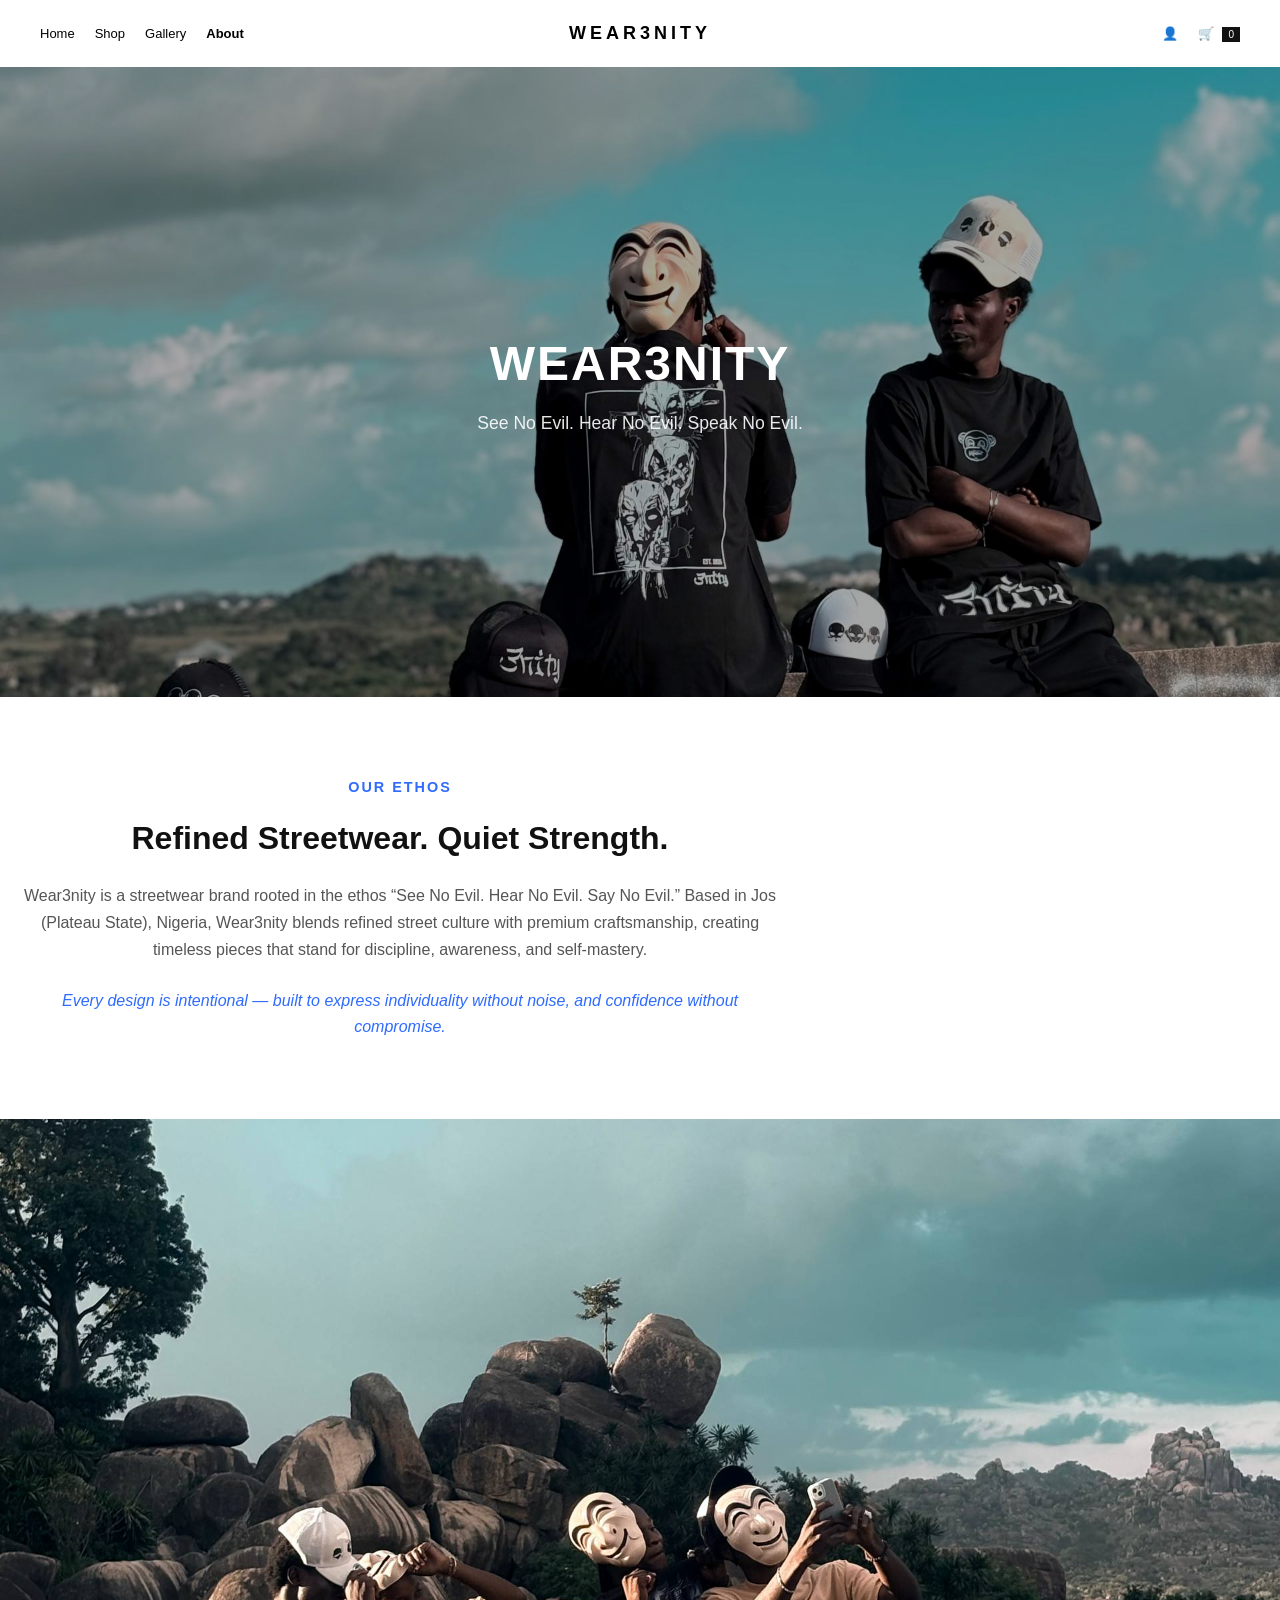
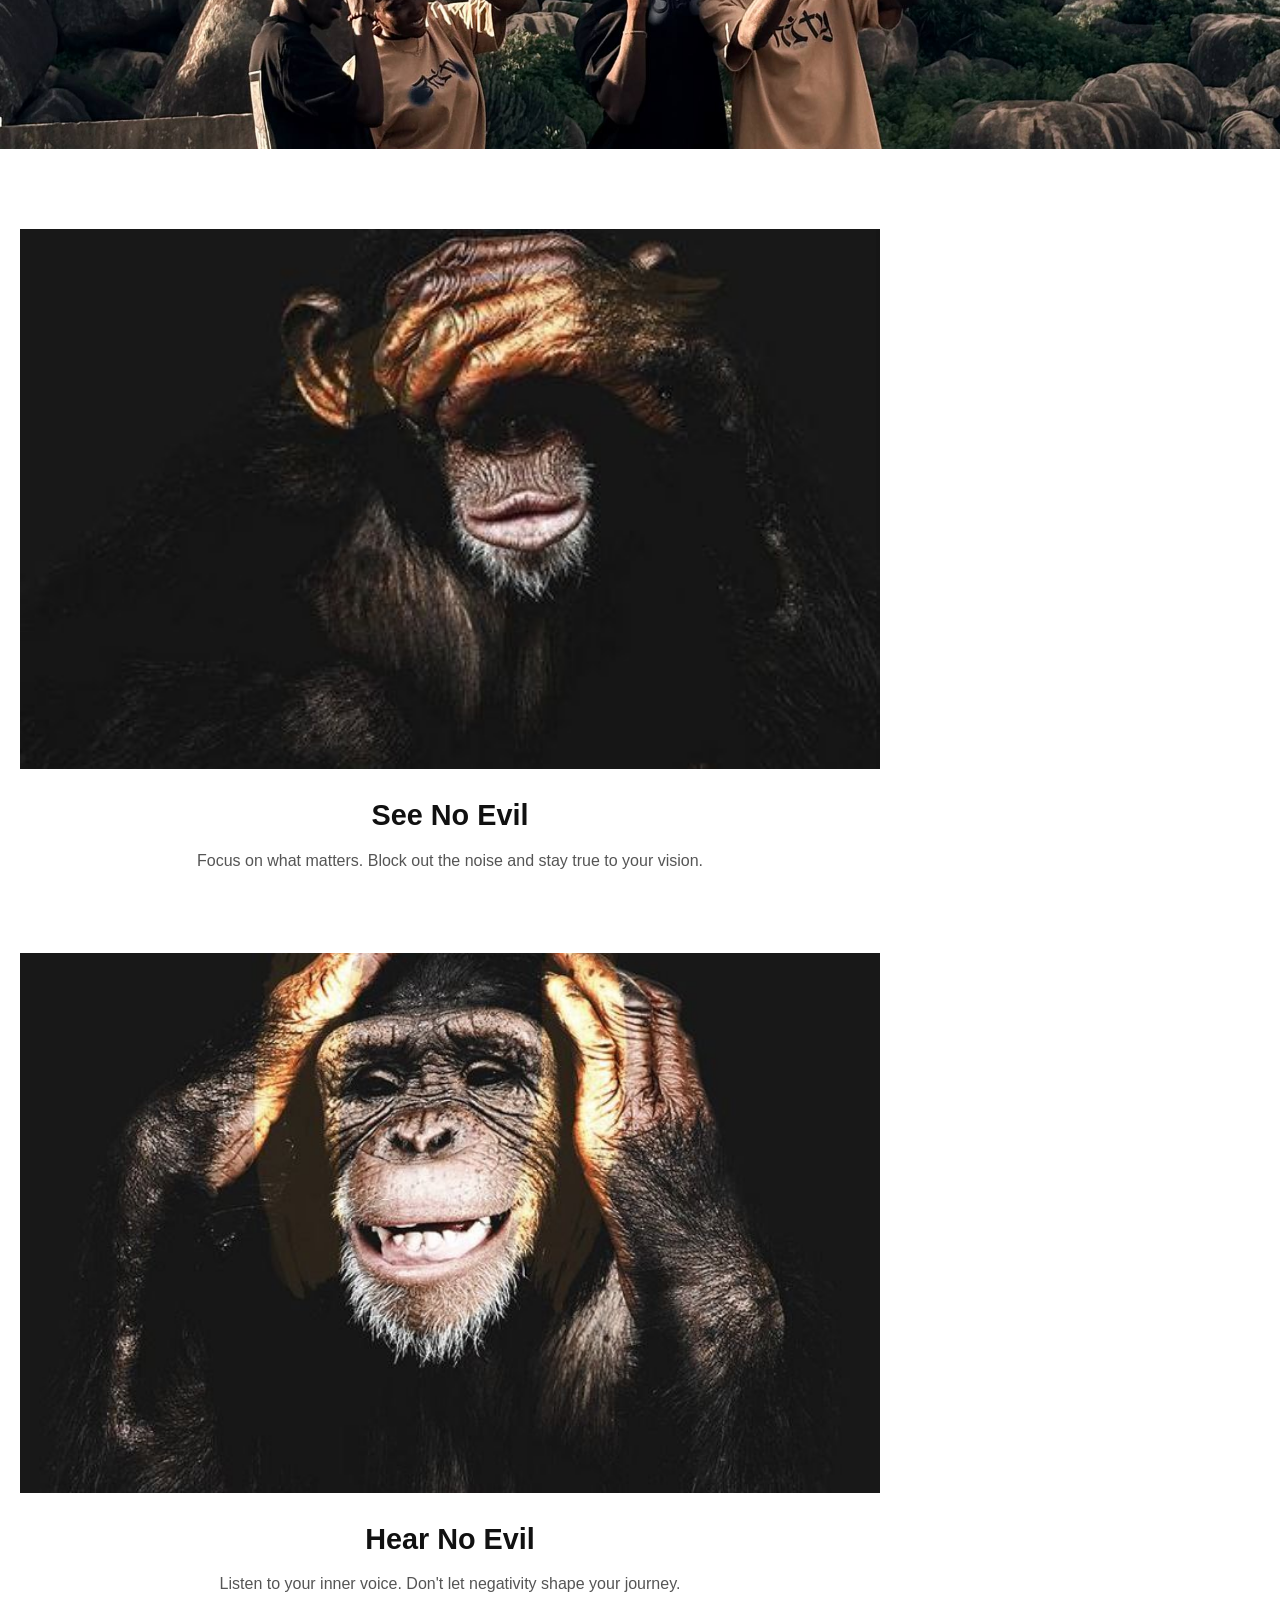
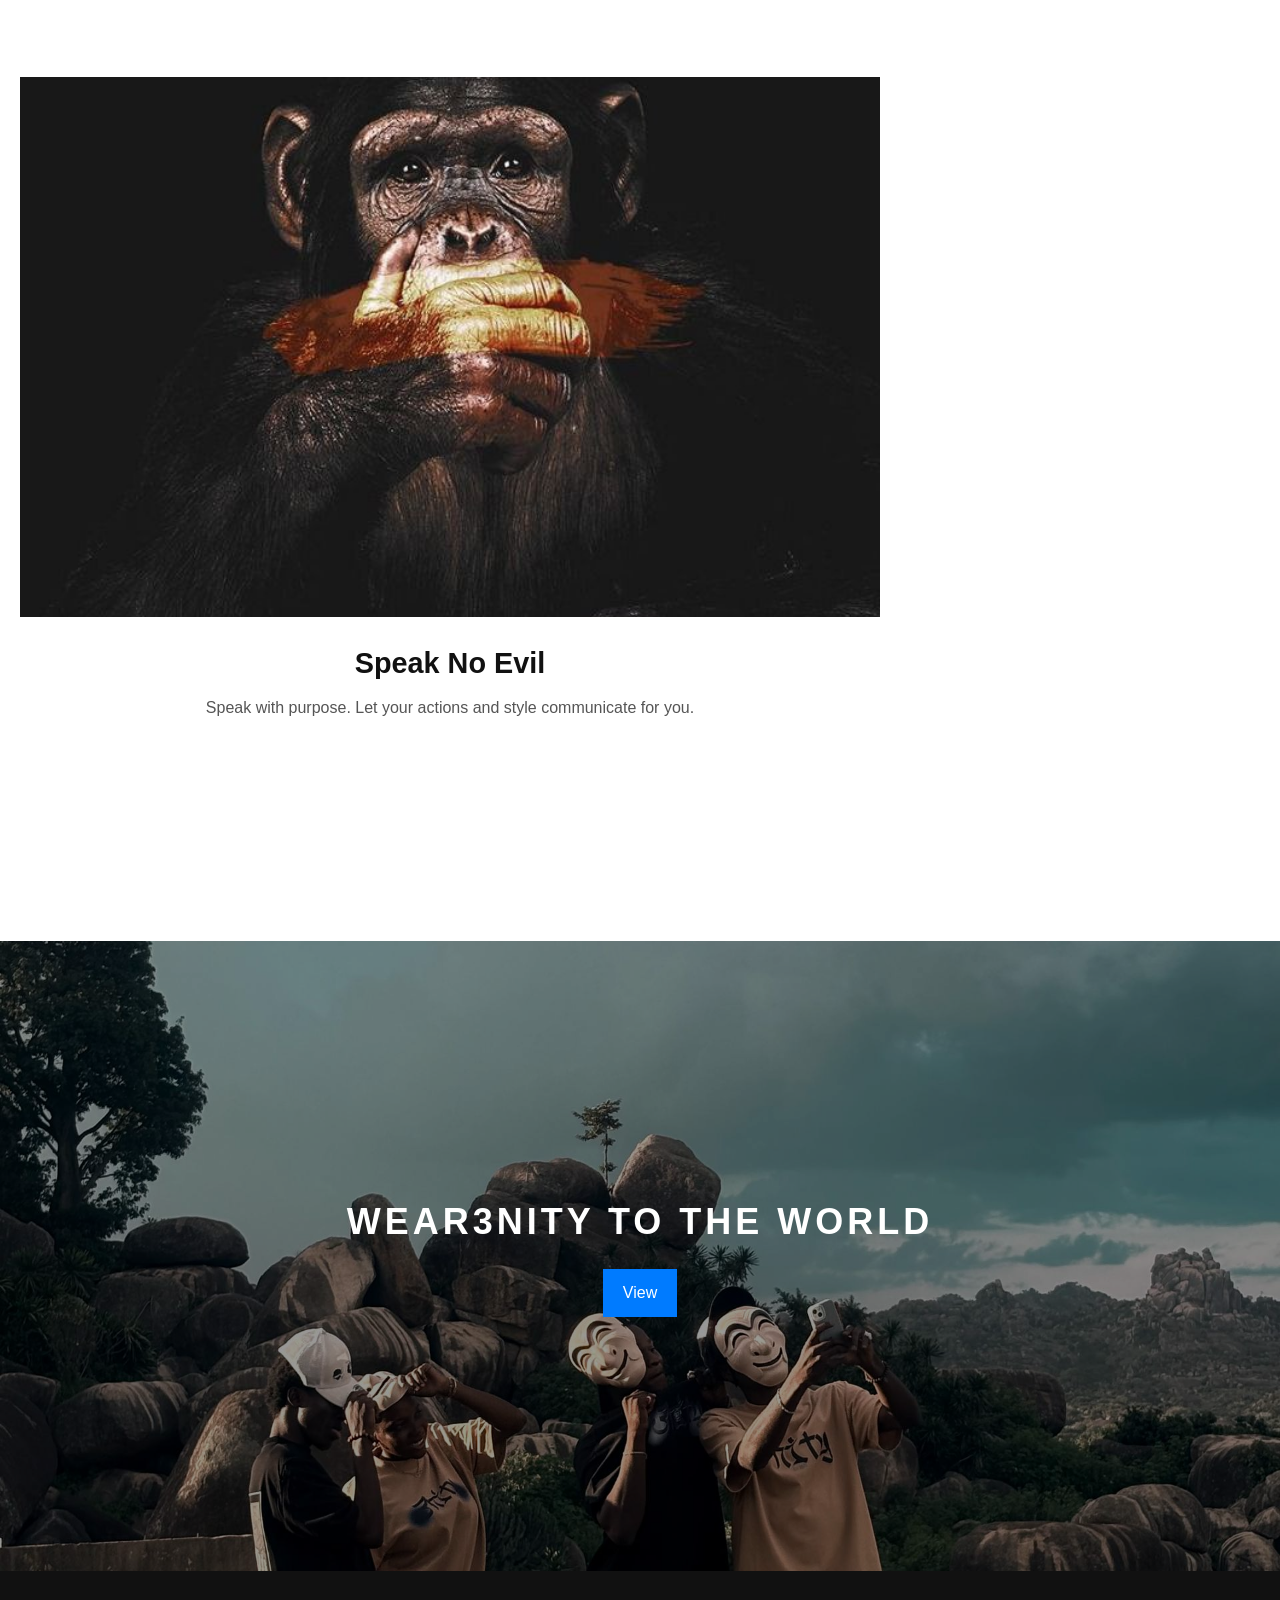
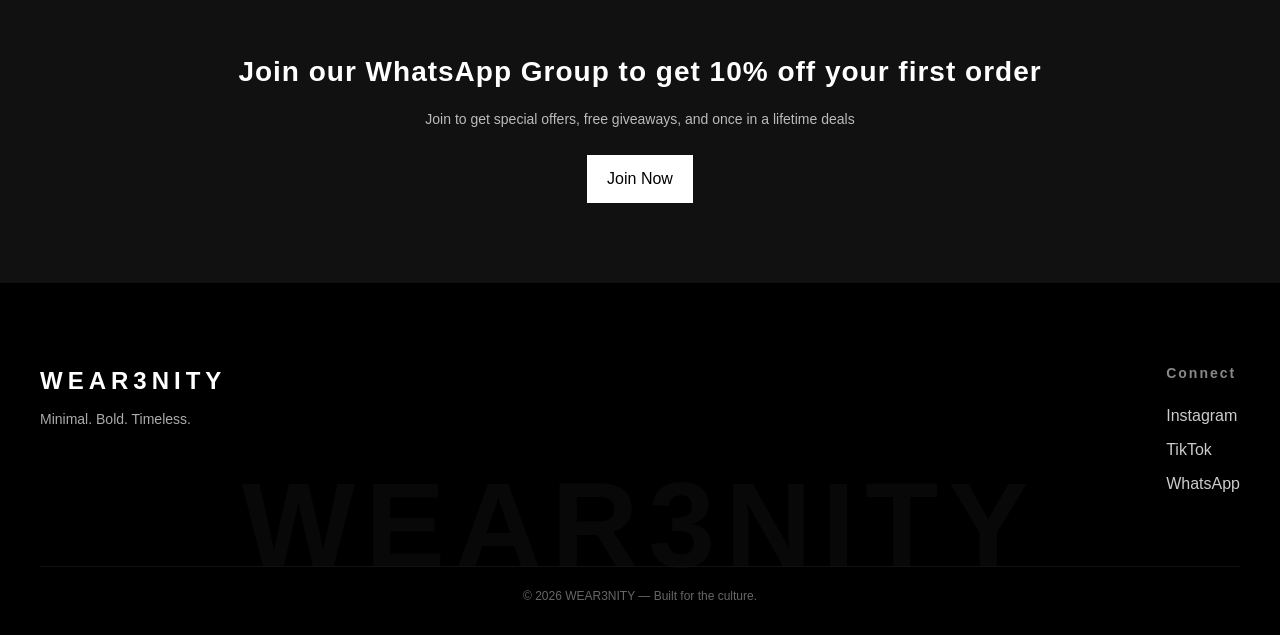
==== about.html @ b49a9727 "Initial commit - WEAR3NITY store" ====
<!DOCTYPE html>
<html lang="en">
<head>
  <meta charset="UTF-8">
  <meta name="viewport" content="width=device-width, initial-scale=1.0">
  <title>About | WEAR3NITY</title>
  <link rel="stylesheet" href="css/styles.css">
</head>
<body>
  <!-- NAVBAR -->
  <header class="navbar light">
  
    <!-- HAMBURGER -->
    <div class="hamburger" onclick="toggleMenu()">☰</div>
  
    <!-- LEFT LINKS -->
    <nav class="nav-left">
        <a href="index.html">Home</a>
      <a href="shop.html">Shop</a>
      <a href="gallery.html">Gallery</a>
      <a href="about.html" class="active">About</a>
    </nav>
  
    <!-- LOGO -->
    <div class="logo">WEAR3NITY</div>
  
    <!-- RIGHT -->
    <nav class="nav-right">
      <a href="profile.html" class="icon">👤</a>
  
      <a href="cart.html" class="icon cart-link">
        🛒 <span id="cart-count">0</span>
      </a>
    </nav>
  
  </header>
  
  <!-- MOBILE MENU -->
  <div id="mobile-menu" class="mobile-menu">
    <div class="menu-header">
      <span class="close-btn" onclick="toggleMenu()">✕</span>
    </div>
  
    <a href="shop.html" onclick="toggleMenu()">Shop</a>
    <a href="gallery.html" onclick="toggleMenu()">Gallery</a>
    <a href="about.html" onclick="toggleMenu()">About</a>
  </div>
  
  <div id="menu-overlay" class="menu-overlay" onclick="toggleMenu()"></div>

<!-- HERO IMAGE -->
<section class="about-hero">
  <img src="assets/images/4.jpg" alt="WEAR3NITY Brand Image">

  <div class="hero-overlay">
    <h1>WEAR3NITY</h1>
    <p>See No Evil. Hear No Evil. Speak No Evil.</p>
  </div>
</section>


<!-- OUR ETHOS -->
<section class="ethos container">

  <h2 class="ethos-title">OUR ETHOS</h2>

  <h3 class="ethos-heading">
    Refined Streetwear. Quiet Strength.
  </h3>

  <p class="ethos-text">
    Wear3nity is a streetwear brand rooted in the ethos “See No Evil. Hear No Evil. Say No Evil.”
    Based in Jos (Plateau State), Nigeria, Wear3nity blends refined street culture with premium craftsmanship,
    creating timeless pieces that stand for discipline, awareness, and self-mastery.
  </p>

  <p class="ethos-highlight">
    Every design is intentional — built to express individuality without noise,
    and confidence without compromise.
  </p>

</section>


<!-- ABOUT IMAGE -->
<section class="about-image">
  <img src="assets/images/12.jpg" alt="WEAR3NITY Lifestyle">
</section>

<!-- ETHOS VISUAL BLOCKS -->
<section class="ethos-blocks container">

  <!-- BLOCK 1 -->
  <div class="ethos-block fade-in">
    <img src="assets/images/see-no-evil.jpg" alt="See No Evil">

    <h3>See No Evil</h3>
    <p>
      Focus on what matters. Block out the noise and stay true to your vision.
    </p>
  </div>

  <!-- BLOCK 2 -->
  <div class="ethos-block fade-in">
    <img src="assets/images/hear-no-evil.jpg" alt="Hear No Evil">

    <h3>Hear No Evil</h3>
    <p>
      Listen to your inner voice. Don't let negativity shape your journey.
    </p>
  </div>

  <!-- BLOCK 3 -->
  <div class="ethos-block fade-in">
    <img src="assets/images/speak-no-evil.jpg" alt="Speak No Evil">

    <h3>Speak No Evil</h3>
    <p>
      Speak with purpose. Let your actions and style communicate for you.
    </p>
  </div>

</section>


<!-- wear3nity to the world  -->
<section class="banner-section fade-in">

  <img src="assets/images/profile.jpg" alt="Wear3nity Banner" class="banner-img" />

  <div class="banner-overlay">
    <h2>WEAR3NITY TO THE WORLD</h2>
    <a href="about.html" class="btn primary">View</a>
  </div>

</section>

<!-- Subscription Section -->
<section class="whatsapp-section fade-in">

  <h2>Join our WhatsApp Group to get 10% off your first order</h2>

  <p>
    Join to get special offers, free giveaways, and once in a lifetime deals
  </p>

  <a href="https://chat.whatsapp.com/G8UYQotjYVEBVZTPSitOhn?mode=ems_wa_t" rel="noopener" target="_blank"
    class="btn primary">
    Join Now
  </a>

</section>

<!-- footer -->
<footer class="footer">

  <div class="footer-content">

    <!-- BRAND -->
    <div class="footer-brand">
      <h2>WEAR3NITY</h2>
      <p>Minimal. Bold. Timeless.</p>
    </div>

    <!-- SOCIALS -->
    <div class="footer-socials">
      <h3>Connect</h3>

      <a href="https://www.instagram.com/wear3nity.ng?igsh=YXQ2YmI0a3N0ZzFs&utm_source=qr" rel="noopener "
        target="_blank" class="social-link">
        Instagram
      </a>

      <a href="https://www.tiktok.com/@wear3nity?_r=1&_t=ZS-93Otk3bDHwy" rel="noopener" target="_blank"
        class="social-link">
        TikTok
      </a>

      <a href="https://wa.me/2347025776737" rel="noopener" target="_blank" class="social-link">
        WhatsApp
      </a>
    </div>

  </div>

  <!-- BIG BACKGROUND TEXT -->
  <div class="footer-bg-text">WEAR3NITY</div>

  <!-- BOTTOM -->
  <div class="footer-bottom">
    <p>© 2026 WEAR3NITY — Built for the culture.</p>
  </div>

</footer>




    <script src="js/ui.js"></script>
</body>
</html>
---- css/styles.css ----
/* =========================
   ROOT VARIABLES
========================= */
:root {
  --black: #111;
  --gray: #777;
  --light-gray: #f5f5f5;
  --white: #ffffff;
}

/* =========================
   RESET
========================= */
* {
  margin: 0;
  padding: 0;
  box-sizing: border-box;
}

body {
  font-family: Helvetica, Arial, sans-serif;
  color: var(--black);
  background: var(--white);
  line-height: 1.5;
}

/* =========================
   NAVBAR
========================= */
.navbar {
  position: absolute;
  top: 0;
  width: 100%;
  z-index: 10;

  display: grid;
  grid-template-columns: 1fr auto 1fr;
  align-items: center;

  padding: 20px 40px;
}

.nav-left,
.nav-right {
  display: flex;
  gap: 20px;
}

.nav-left a,
.icon {
  text-decoration: none;
  color: white;
  font-size: 13px;
}

.logo {
  text-align: center;
  font-weight: bold;
  letter-spacing: 4px;
  font-size: 18px;
  color: white;
}

.nav-right {
  justify-content: flex-end;
}

/* CART BADGE */
#cart-count {
  background: var(--black);
  color: white;
  font-size: 10px;
  padding: 2px 6px;
  margin-left: 5px;
}

/* =========================
   HERO SLIDER
========================= */
.hero {
  position: relative;
  height: 100vh;
  overflow: hidden;
}

.hero-slider {
  position: absolute;
  width: 100%;
  height: 100%;
}

.slide {
  position: absolute;
  width: 100%;
  height: 100%;
  object-fit: cover;
  opacity: 0;
  transition: opacity 1s ease;
}

.slide.active {
  opacity: 1;
}

/* DARK OVERLAY */
.hero::after {
  content: "";
  position: absolute;
  inset: 0;
  background: rgba(0, 0, 0, 0.4);
}

/* =========================
   BUTTONS
========================= */
.btn {
  padding: 12px 20px;
  border: 1px solid var(--black);
  background: none;
  cursor: pointer;
  text-decoration: none;
  display: inline-block;
  transition: 0.3s ease;
}

.btn.primary {
  background: var(--black);
  color: var(--white);
}

.btn.primary:hover {
  background: #222;
}

.btn:hover {
  transform: scale(1.05);
}

.btn.small {
  flex: 1;
  padding: 10px;
  font-size: 12px;
}

/* =========================
   LAYOUT
========================= */
.container {
  padding: 60px 40px;
}

.section-title {
  font-size: 22px;
  margin-bottom: 10px;
  letter-spacing: 2px;
}

.grid {
  display: grid;
  grid-template-columns: repeat(auto-fit, minmax(220px, 1fr));
  gap: 30px;
}

/* =========================
   PRODUCT CARD (UPDATED)
========================= */
.card {
  display: flex;
  flex-direction: column;
  gap: 10px;
  transition: transform 0.3s ease;
}

.card:hover {
  transform: translateY(-5px);
}

.card h3 {
  font-size: 14px;
  font-weight: 500;
}

.price {
  font-size: 13px;
  color: var(--gray);
}

/* =========================
   IMAGE (NO CROP VERSION)
========================= */
.image-wrapper {
  width: 100%;
  height: 280px;
  /* fixed clean height */
  background: var(--light-gray);

  display: flex;
  align-items: center;
  justify-content: center;

  position: relative;
  overflow: hidden;
}

/* IMPORTANT CHANGE */
.image-wrapper img {
  max-width: 100%;
  max-height: 100%;
  object-fit: contain;
  /* 🔥 SHOW FULL IMAGE */
}

/* HOVER IMAGE */
.img-hover {
  position: absolute;
  opacity: 0;
  transition: opacity 0.4s ease;
}

.image-wrapper:hover .img-hover {
  opacity: 1;
}

/* =========================
   CARD ACTIONS
========================= */
.card-actions {
  display: flex;
  gap: 8px;
}

/* =========================
   FADE ANIMATION
========================= */
.fade-in {
  opacity: 0;
  transform: translateY(20px);
  transition: 0.6s ease;
}

.fade-in.show {
  opacity: 1;
  transform: translateY(0);
}

/* =========================
   PRODUCT PAGE
========================= */
.thumbs {
  display: flex;
  gap: 10px;
  margin-top: 10px;
}

.thumbs img {
  width: 60px;
  cursor: pointer;
  border: 1px solid #eee;
}

/* =========================
   CART
========================= */
.cart-item {
  border-bottom: 1px solid #eee;
  padding: 20px 0;
}

.cart-item input {
  width: 60px;
  margin: 10px 0;
}

.cart-item button {
  border: 1px solid var(--black);
  background: none;
  padding: 6px 12px;
  cursor: pointer;
}

/* =========================
   LATEST
========================= */
.latest-header {
  margin: 10px 0 30px;
}

/* =========================
   VIDEO SECTION
========================= */
.video-section {
  padding: 60px 40px;
}

/* RESPONSIVE VIDEO */
.video-container {
  position: relative;
  width: 100%;
  max-width: 1200px;
  margin: 0 auto;

  padding-top: 56.25%;
  /* 16:9 ratio */
  overflow: hidden;
}

.video-container iframe {
  position: absolute;
  top: 0;
  left: 0;

  width: 100%;
  height: 100%;
  border: none;
}

/* =========================
   VIDEO SECTION
========================= */
.video-section {
  position: relative;
  height: 100vh;
  overflow: hidden;
}

/* VIDEO WRAPPER */
.video-wrapper {
  position: absolute;
  inset: 0;
  z-index: 1;
}

/* MAKE VIMEO FILL SCREEN PERFECTLY */
.video-wrapper iframe {
  width: 100vw;
  height: 100vh;
  border: none;

  /* FIX CROPPING / FIT */
  position: absolute;
  top: 50%;
  left: 50%;
  transform: translate(-50%, -50%);
}

/* DARK OVERLAY (FOR TEXT VISIBILITY) */
.video-section::after {
  content: "";
  position: absolute;
  inset: 0;
  background: rgba(0, 0, 0, 0.35);
  z-index: 2;
}

/* TEXT ON VIDEO */
.video-overlay {
  position: relative;
  z-index: 3;

  height: 100%;
  display: flex;
  flex-direction: column;
  justify-content: center;
  align-items: center;

  color: white;
  text-align: center;
}

.video-overlay h2 {
  font-size: 40px;
  letter-spacing: 4px;
  margin: 0;
}

.video-overlay p {
  margin-top: 10px;
  color: #ddd;
}

/* not sure if needed */
/* =========================
   PRODUCT CARD (UNIFORM FIX)
========================= */
.card {
  display: flex;
  flex-direction: column;
  justify-content: space-between;

  padding-bottom: 10px;
  transition: transform 0.3s ease;
}

/* IMAGE CONTAINER (KEY FIX) */
.card img {
  width: 100%;
  height: 320px;
  /* 🔥 controls uniform size */
  object-fit: contain;
  /* 🔥 shows FULL image (no crop) */
  background: #f8f8f8;
  /* 🔥 clean background for empty space */
  padding: 10px;
  /* 🔥 breathing space */

  transition: transform 0.3s ease;
}

/* HOVER EFFECT */
.card:hover img {
  transform: scale(1.05);
}

.card:hover {
  transform: translateY(-5px);
}

/* TEXT ALIGNMENT */
.card h3 {
  font-size: 14px;
  margin: 10px 0 5px;
}

.price {
  font-weight: bold;
  font-size: 14px;
  margin-bottom: 8px;
}

/* BUTTON GROUP */
.card-actions {
  display: flex;
  gap: 8px;
}

/* SMALL BUTTON */
.btn.small {
  padding: 8px 10px;
  font-size: 11px;
  flex: 1;
}

/* spacing for shop button and products */
.section-header {
  /* text-align: center; */
  margin-bottom: 50px;
  /* 🔥 increases space before products */
}


/* landscape image  */
/* =========================
   BANNER SECTION
========================= */
.banner-section {
  position: relative;
  width: 100%;
  height: 70vh;
  /* 🔥 landscape feel */
  overflow: hidden;
  margin-top: 60px;
}

/* IMAGE */
.banner-img {
  width: 100%;
  height: 100%;
  object-fit: cover;
  /* fills nicely for landscape */
}

/* DARK OVERLAY */
.banner-section::after {
  content: "";
  position: absolute;
  inset: 0;
  background: rgba(0, 0, 0, 0.4);
}

/* TEXT + BUTTON */
.banner-overlay {
  position: absolute;
  inset: 0;
  z-index: 2;

  display: flex;
  flex-direction: column;
  justify-content: center;
  align-items: center;

  color: white;
  text-align: center;
}

/* TITLE */
.banner-overlay h2 {
  font-size: 36px;
  letter-spacing: 4px;
  margin-bottom: 20px;
}

/* BUTTON HOVER POLISH */
.banner-overlay .btn:hover {
  background: #222;
}

/* =========================
   WHATSAPP SECTION
========================= */
.whatsapp-section {
  text-align: center;
  padding: 80px 20px;
  background: #111;
  color: white;
}

/* TITLE */
.whatsapp-section h2 {
  font-size: 28px;
  letter-spacing: 1px;
  margin-bottom: 15px;
}

/* SUBTEXT */
.whatsapp-section p {
  font-size: 14px;
  color: #bbb;
  max-width: 500px;
  margin: 0 auto 25px;
  line-height: 1.6;
}

/* BUTTON POLISH */
.whatsapp-section .btn {
  border-color: white;
}

.whatsapp-section .btn.primary {
  background: white;
  color: black;
}

.whatsapp-section .btn.primary:hover {
  background: #ddd;
}

/* footer design*/
/* =========================
   FOOTER
========================= */
/* =========================
   FOOTER (PREMIUM)
========================= */
.footer {
  position: relative;
  background: #000;
  color: white;
  padding: 80px 40px 30px;
  overflow: hidden;
}

/* CONTENT */
.footer-content {
  display: flex;
  justify-content: space-between;
  flex-wrap: wrap;
  gap: 50px;
  position: relative;
  z-index: 2;
}

/* BRAND */
.footer-brand h2 {
  font-size: 24px;
  letter-spacing: 5px;
  margin: 0;
}

.footer-brand p {
  margin-top: 10px;
  color: #aaa;
  font-size: 14px;
}

/* SOCIALS */
.footer-socials h3 {
  margin-bottom: 20px;
  letter-spacing: 2px;
  font-size: 14px;
  color: #888;
}

/* SOCIAL LINKS */
.social-link {
  display: block;
  text-decoration: none;
  color: #ccc;
  margin-bottom: 10px;
  font-size: 16px;
  position: relative;
  transition: all 0.3s ease;
}

/* UNDERLINE ANIMATION */
.social-link::after {
  content: "";
  position: absolute;
  left: 0;
  bottom: -3px;
  width: 0%;
  height: 1px;
  background: white;
  transition: width 0.3s ease;
}

/* HOVER EFFECT */
.social-link:hover {
  color: white;
  transform: translateX(8px);
}

.social-link:hover::after {
  width: 100%;
}

/* HUGE BACKGROUND TEXT */
.footer-bg-text {
  position: absolute;
  bottom: 20px;
  left: 50%;
  transform: translateX(-50%);
  font-size: 120px;
  font-weight: bold;
  letter-spacing: 10px;
  color: rgba(255, 255, 255, 0.03);
  /* 🔥 subtle glow */
  white-space: nowrap;
  pointer-events: none;
}

/* BOTTOM LINE */
.footer-bottom {
  border-top: 1px solid #111;
  margin-top: 60px;
  padding-top: 20px;
  text-align: center;
  position: relative;
  z-index: 2;
}

.footer-bottom p {
  font-size: 12px;
  color: #666;
}

/* MObile responsive */
/* =========================
   MOBILE RESPONSIVE
========================= */
@media (max-width: 768px) {

  /* NAVBAR */
  .navbar {
    grid-template-columns: 1fr auto;
    padding: 15px 20px;
  }

  .nav-left {
    display: none;
    /* hide for clean mobile UI */
  }

  .logo {
    font-size: 16px;
    letter-spacing: 2px;
    text-align: left;
  }

  .nav-right {
    gap: 12px;
  }

  /* HERO TEXT */
  .hero {
    height: 90vh;
  }

  /* CONTAINER */
  .container {
    padding: 40px 20px;
  }

  /* SECTION HEADER */
  .section-header {
    margin-bottom: 30px;
  }

  .section-header h2 {
    font-size: 18px;
  }

  /* 🔥 PRODUCT GRID FIX (2 x 4) */
  .grid {
    grid-template-columns: repeat(2, 1fr);
    gap: 20px;
  }

  /* PRODUCT CARD */
  .card img {
    height: 220px;
    /* smaller but still clean */
  }

  .card h3 {
    font-size: 13px;
  }

  .price {
    font-size: 12px;
  }

  /* BUTTONS */
  .btn {
    padding: 10px 14px;
    font-size: 12px;
  }

  .btn.small {
    font-size: 10px;
    padding: 8px;
  }

  /* VIDEO TEXT */
  .video-overlay h2 {
    font-size: 24px;
  }

  .video-overlay p {
    font-size: 12px;
  }

  /* BANNER */
  .banner-section {
    height: 50vh;
  }

  .banner-overlay h2 {
    font-size: 22px;
  }

  /* WHATSAPP SECTION */
  .whatsapp-section {
    padding: 60px 20px;
  }

  .whatsapp-section h2 {
    font-size: 20px;
  }

  .whatsapp-section p {
    font-size: 13px;
  }

  /* FOOTER */
  .footer-content {
    flex-direction: column;
    gap: 30px;
  }

  .footer-bg-text {
    font-size: 60px;
  }
}

/* =========================
   HAMBURGER MENU
========================= */
.hamburger {
  display: none;
  font-size: 22px;
  color: white;
  cursor: pointer;
}

/* MOBILE MENU PANEL */
.mobile-menu {
  position: fixed;
  top: 0;
  left: -100%;
  width: 70%;
  height: 100%;
  background: black;
  color: white;

  display: flex;
  flex-direction: column;
  padding: 80px 20px;
  gap: 20px;

  transition: 0.3s ease;
  z-index: 20;
}

.mobile-menu a {
  color: white;
  text-decoration: none;
  font-size: 18px;
}

/* ACTIVE STATE */
.mobile-menu.active {
  left: 0;
}

/* =========================
   MOBILE FIX
========================= */
@media (max-width: 768px) {

  .hamburger {
    display: block;
  }

  .nav-left {
    display: none;
  }

  .navbar {
    grid-template-columns: auto 1fr auto;
  }

  .logo {
    text-align: center;
  }
}

/* =========================
   MOBILE MENU HEADER
========================= */
.menu-header {
  display: flex;
  justify-content: flex-end;
  margin-bottom: 30px;
}

/* CLOSE BUTTON */
.close-btn {
  font-size: 24px;
  cursor: pointer;
}

/* =========================
   OVERLAY (BACKGROUND)
========================= */
.menu-overlay {
  position: fixed;
  inset: 0;
  background: rgba(0, 0, 0, 0.5);

  opacity: 0;
  visibility: hidden;

  transition: 0.3s ease;
  z-index: 15;
}

/* ACTIVE OVERLAY */
.menu-overlay.active {
  opacity: 1;
  visibility: visible;
}



/* shopping page  */
/* =========================
   SHOP PAGE
========================= */
.page-title {
  font-size: 28px;
  letter-spacing: 3px;
  margin-bottom: 20px;
}

/* FILTER BAR */
.filter-bar {
  display: flex;
  gap: 10px;
  flex-wrap: wrap;
}

.filter-bar button {
  border: 1px solid var(--black);
  background: none;
  padding: 8px 16px;
  cursor: pointer;
  font-size: 12px;
  transition: 0.3s ease;
}

.filter-bar button.active,
.filter-bar button:hover {
  background: var(--black);
  color: white;
}

/* shop nav bar  */
/* =========================
   LIGHT NAVBAR (SHOP PAGE)
========================= */
.navbar.light {
  position: relative;
  background: white;
}

.navbar.light .nav-left a,
.navbar.light .icon,
.navbar.light .logo {
  color: black;
}

/* Gallery Page */
/* =========================
   GALLERY PAGE
========================= */
/* =========================
   GALLERY GRID
========================= */
.gallery-grid {
  display: grid;
  grid-template-columns: repeat(auto-fit, minmax(250px, 1fr));
  gap: 25px;
}

/* =========================
   GALLERY ITEM (FIXED)
========================= */
.gallery-item {
  width: 100%;
  height: 300px;
  /* 🔥 uniform height */
  background: #f5f5f5;

  display: flex;
  align-items: center;
  justify-content: center;

  overflow: hidden;
}

/* 🔥 KEY FIX: SHOW FULL IMAGE */
.gallery-item img {
  max-width: 100%;
  max-height: 100%;
  object-fit: contain;
  /* 🔥 no cropping */

  transition: transform 0.4s ease;
}

/* HOVER EFFECT */
.gallery-item:hover img {
  transform: scale(1.05);
}

/* =========================
   LIGHTBOX (FULLSCREEN VIEW)
========================= */
.lightbox {
  position: fixed;
  inset: 0;
  background: rgba(0, 0, 0, 0.9);

  display: flex;
  align-items: center;
  justify-content: center;

  opacity: 0;
  visibility: hidden;

  transition: opacity 0.3s ease;
  z-index: 9999;
}

/* ACTIVE STATE */
.lightbox.active {
  opacity: 1;
  visibility: visible;
}

/* IMAGE */
.lightbox img {
  max-width: 90%;
  max-height: 90%;
  object-fit: contain;

  border-radius: 6px;
  background: #fff;
  padding: 10px;

  transform: scale(0.9);
  transition: transform 0.3s ease;
}

/* SMOOTH ZOOM-IN */
.lightbox.active img {
  transform: scale(1);
}

/* OPTIONAL CLOSE BUTTON */
.lightbox::after {
  content: "✕";
  position: absolute;
  top: 20px;
  right: 30px;

  font-size: 28px;
  color: white;
  cursor: pointer;

  opacity: 0.7;
  transition: 0.3s;
}

.lightbox::after:hover {
  opacity: 1;
}

/* page awareness */
.nav-left a.active {
  font-weight: bold;
  opacity: 1;
}

/* =========================
   ABOUT HERO IMAGE
========================= */
.about-hero {
  position: relative;
  width: 100%;
  height: 70vh;
  overflow: hidden;
}

.about-hero img {
  width: 100%;
  height: 100%;
  object-fit: cover;
}

/* OVERLAY */
.hero-overlay {
  position: absolute;
  inset: 0;
  background: rgba(0, 0, 0, 0.35);

  display: flex;
  flex-direction: column;
  justify-content: center;
  align-items: center;

  color: #fff;
  text-align: center;
}

.hero-overlay h1 {
  font-size: 3rem;
  letter-spacing: 2px;
}

.hero-overlay p {
  margin-top: 10px;
  font-size: 1.1rem;
  opacity: 0.9;
}

/* end hero overlay */

/* =========================
   ETHOS SECTION
========================= */
.ethos {
  text-align: center;
  padding: 80px 20px;
  max-width: 800px;
}

/* BLUE TITLE */
.ethos-title {
  color: #2f6bff;
  /* your brand blue */
  font-size: 0.9rem;
  letter-spacing: 2px;
  margin-bottom: 15px;
}

/* BOLD STATEMENT */
.ethos-heading {
  font-size: 2rem;
  font-weight: 700;
  margin-bottom: 20px;
}

/* MAIN TEXT */
.ethos-text {
  font-size: 1rem;
  line-height: 1.7;
  color: #555;
  margin-bottom: 25px;
}

/* BLUE ITALIC LINE */
.ethos-highlight {
  color: #2f6bff;
  font-style: italic;
  font-weight: 500;
  line-height: 1.6;
}

/* =========================
   ABOUT IMAGE SECTION
========================= */
.about-image {
  width: 100%;
  height: 70vh;
  overflow: hidden;
}

.about-image img {
  width: 100%;
  height: 100%;
  object-fit: cover;
  /* 🔥 keeps it clean + not stretched */
  display: block;
}

/* =========================
   ETHOS BLOCKS
========================= */
.ethos-blocks {
  padding: 80px 20px;
  max-width: 900px;
}

/* EACH BLOCK */
.ethos-block {
  text-align: center;
  margin-bottom: 80px;
}

/* IMAGE */
.ethos-block img {
  width: 100%;
  height: 60vh;
  object-fit: cover;
  display: block;
  margin-bottom: 25px;
}

/* TITLE */
.ethos-block h3 {
  font-size: 1.8rem;
  font-weight: 600;
  margin-bottom: 10px;
}

/* TEXT */
.ethos-block p {
  font-size: 1rem;
  color: #555;
  max-width: 600px;
  margin: 0 auto;
  line-height: 1.6;
}

/* =========================
   PROFILE PAGE
========================= */
/* =========================
   PROFILE UPGRADE
========================= */

.profile {
  padding: 80px 20px;
}

/* GRID LAYOUT */
.profile-grid {
  display: grid;
  grid-template-columns: 1fr 2fr;
  gap: 40px;
  max-width: 800px;
  margin: 40px auto;
}

/* LEFT SIDE */
.profile-left {
  text-align: center;
}

.avatar {
  width: 120px;
  height: 120px;
  margin: 0 auto 15px;
  border-radius: 50%;
  overflow: hidden;
  border: 2px solid #eee;
}

.avatar img {
  width: 100%;
  height: 100%;
  object-fit: cover;
}

/* RIGHT SIDE */
.profile-right {
  display: flex;
  flex-direction: column;
  gap: 15px;
}

/* FORM */
.form-group {
  display: flex;
  flex-direction: column;
}

.form-group label {
  font-size: 0.8rem;
  margin-bottom: 5px;
  color: #555;
}

.form-group input {
  padding: 10px;
  border: 1px solid #ddd;
  border-radius: 6px;
  outline: none;
}

/* BUTTONS */
.profile-actions {
  margin-top: 10px;
  display: flex;
  gap: 10px;
}

/* MOBILE */
@media (max-width: 768px) {
  .profile-grid {
    grid-template-columns: 1fr;
    text-align: center;
  }

  .profile-actions {
    flex-direction: column;
  }
}

/* =========================
   CART PAGE
========================= */
.cart-page {
  padding: 80px 20px;
}

/* CART ITEMS */
.cart-items {
  margin-top: 30px;
}

/* SINGLE ITEM */
.cart-item {
  display: flex;
  justify-content: space-between;
  align-items: center;
  gap: 20px;

  padding: 20px;
  border-bottom: 1px solid #eee;
}

/* LEFT */
.cart-item h4 {
  margin-bottom: 5px;
}

/* INPUT */
.cart-item input {
  width: 60px;
  padding: 5px;
}

/* BUTTON */
.cart-item button {
  background: none;
  border: none;
  color: red;
  cursor: pointer;
}

/* SUMMARY */
.cart-summary {
  margin-top: 40px;
  text-align: right;
}

.cart-summary h2 {
  margin-bottom: 15px;
}

/* MOBILE */
@media (max-width: 768px) {
  .cart-item {
    flex-direction: column;
    align-items: flex-start;
  }

  .cart-summary {
    text-align: left;
  }
}



/* cart and shii */
/* =========================
   CART PAGE - PREMIUM UI
========================= */

.cart-items {
  display: flex;
  flex-direction: column;
  gap: 20px;
}

.cart-item {
  display: flex;
  gap: 20px;
  padding: 20px;
  border-radius: 16px;
  background: #fff;
  box-shadow: 0 5px 20px rgba(0, 0, 0, 0.05);
  transition: 0.3s ease;
}

.cart-item:hover {
  transform: translateY(-3px);
}

/* IMAGE */
.cart-img {
  width: 110px;
  height: 110px;
  object-fit: cover;
  border-radius: 12px;
}

/* DETAILS */
.cart-details {
  flex: 1;
  display: flex;
  flex-direction: column;
  justify-content: space-between;
}

/* TOP (NAME + REMOVE) */
.cart-top {
  display: flex;
  justify-content: space-between;
  align-items: start;
}

.cart-top h4 {
  font-size: 16px;
  font-weight: 600;
}

/* REMOVE BUTTON */
.remove-btn {
  background: transparent;
  border: none;
  font-size: 18px;
  cursor: pointer;
  opacity: 0.6;
  transition: 0.2s;
}

.remove-btn:hover {
  opacity: 1;
  color: red;
}

/* META */
.cart-meta {
  font-size: 13px;
  color: #777;
  margin: 5px 0;
}

/* PRICE */
.cart-price {
  font-weight: 600;
  margin-bottom: 10px;
}

/* BOTTOM */
.cart-bottom {
  display: flex;
  justify-content: space-between;
  align-items: center;
}

/* QUANTITY BOX */
.qty-box {
  display: flex;
  align-items: center;
  border: 1px solid #ddd;
  border-radius: 8px;
  overflow: hidden;
}

.qty-box button {
  background: none;
  border: none;
  padding: 8px 12px;
  cursor: pointer;
  font-size: 16px;
}

.qty-box span {
  padding: 0 10px;
  font-size: 14px;
}

/* TOTAL */
.item-total {
  font-weight: bold;
  font-size: 16px;
}

/* =========================
   CART SUMMARY
========================= */

.cart-summary {
  margin-top: 30px;
  padding: 20px;
  border-radius: 16px;
  background: #fff;
  box-shadow: 0 5px 20px rgba(0, 0, 0, 0.05);
}

#cart-total {
  font-size: 20px;
  margin-bottom: 15px;
}

#checkout-btn {
  width: 100%;
  padding: 15px;
  font-size: 16px;
  border-radius: 10px;
}

/* =========================
   PROFILE FORM (PREMIUM UI)
========================= */

.profile-form {
  max-width: 500px;
  margin: 40px auto;
  display: flex;
  flex-direction: column;
  gap: 25px;
}

/* FLOATING LABEL STYLE */
.form-group {
  position: relative;
}

.form-group input,
.form-group textarea {
  width: 100%;
  padding: 16px 14px;
  border: 1px solid #ddd;
  border-radius: 10px;
  background: transparent;
  font-size: 15px;
  outline: none;
  transition: all 0.3s ease;
}

/* FOCUS EFFECT */
.form-group input:focus,
.form-group textarea:focus {
  border-color: #007BFF;
  box-shadow: 0 0 0 2px rgba(0, 123, 255, 0.1);
}

/* LABEL */
.form-group label {
  position: absolute;
  top: 50%;
  left: 14px;
  transform: translateY(-50%);
  background: #fff;
  padding: 0 6px;
  font-size: 13px;
  color: #888;
  pointer-events: none;
  transition: 0.3s ease;
}

/* FLOAT LABEL WHEN ACTIVE */
.form-group input:focus+label,
.form-group input:valid+label,
.form-group textarea:focus+label,
.form-group textarea:valid+label {
  top: -8px;
  font-size: 11px;
  color: #007BFF;
}

/* TEXTAREA FIX */
.form-group textarea {
  resize: none;
}

/* FULL WIDTH BUTTON */
.btn.full {
  width: 100%;
  padding: 14px;
  font-size: 15px;
  border-radius: 10px;
}

/* BUTTON HOVER */
.btn.primary {
  background: #007BFF;
  color: #fff;
  border: none;
  transition: 0.3s ease;
}

.btn.primary:hover {
  background: #0056b3;
  transform: translateY(-1px);
}

/* FLOAT LABEL WHEN INPUT HAS VALUE */
.form-group input:not(:placeholder-shown)+label,
.form-group textarea:not(:placeholder-shown)+label {
  top: -8px;
  font-size: 11px;
  color: #007BFF;
}
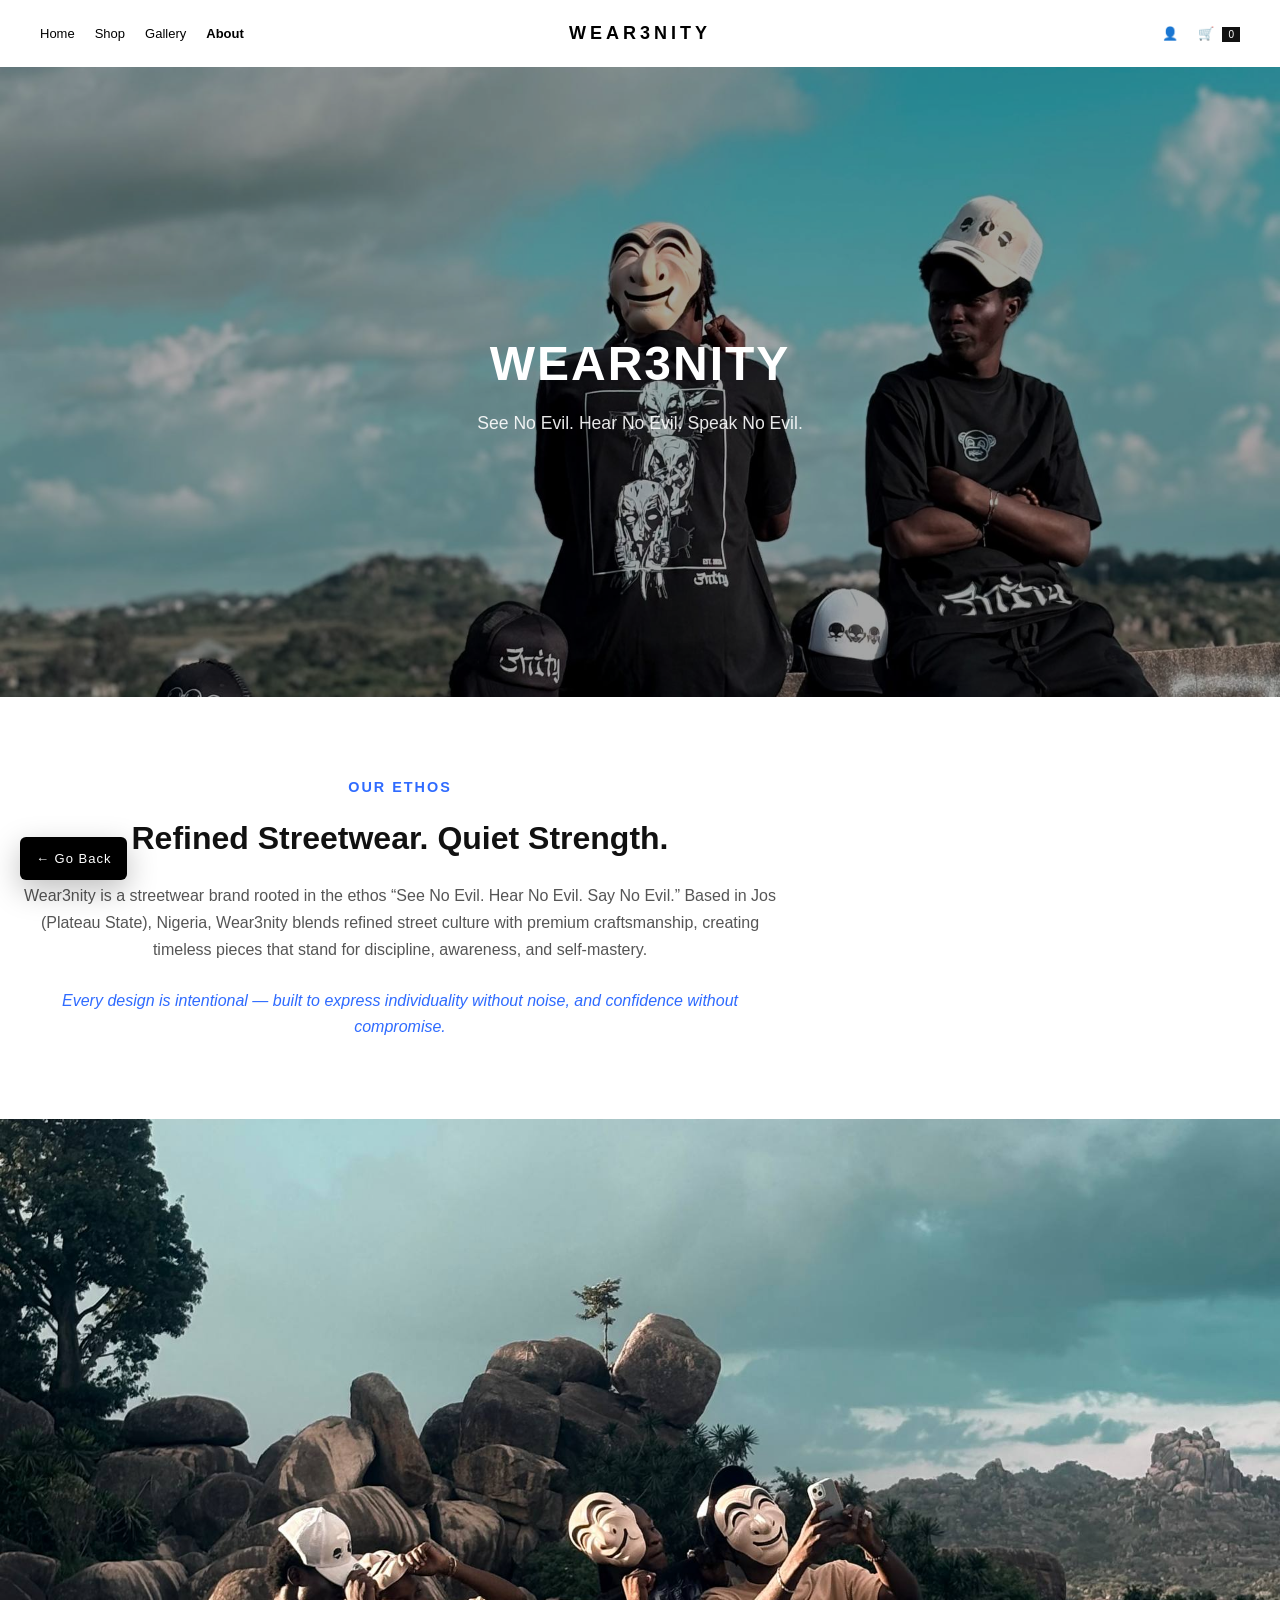
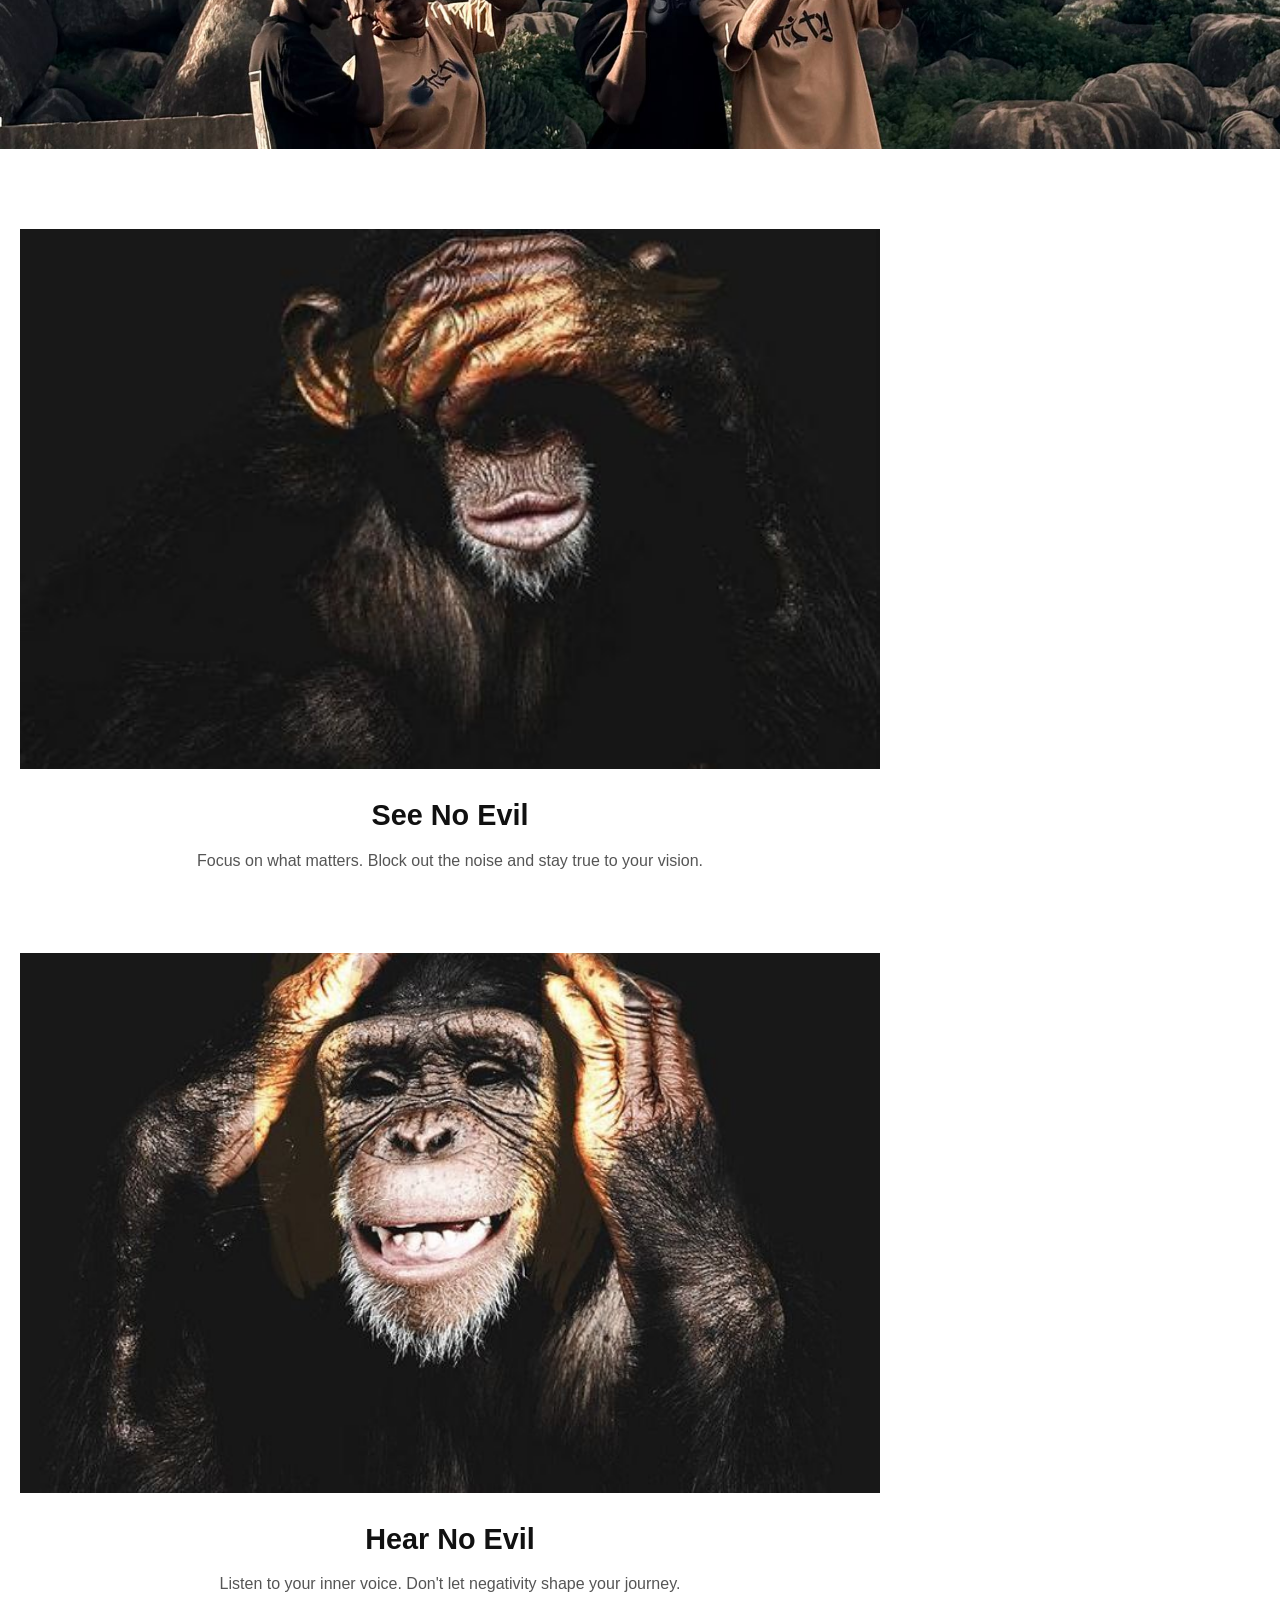
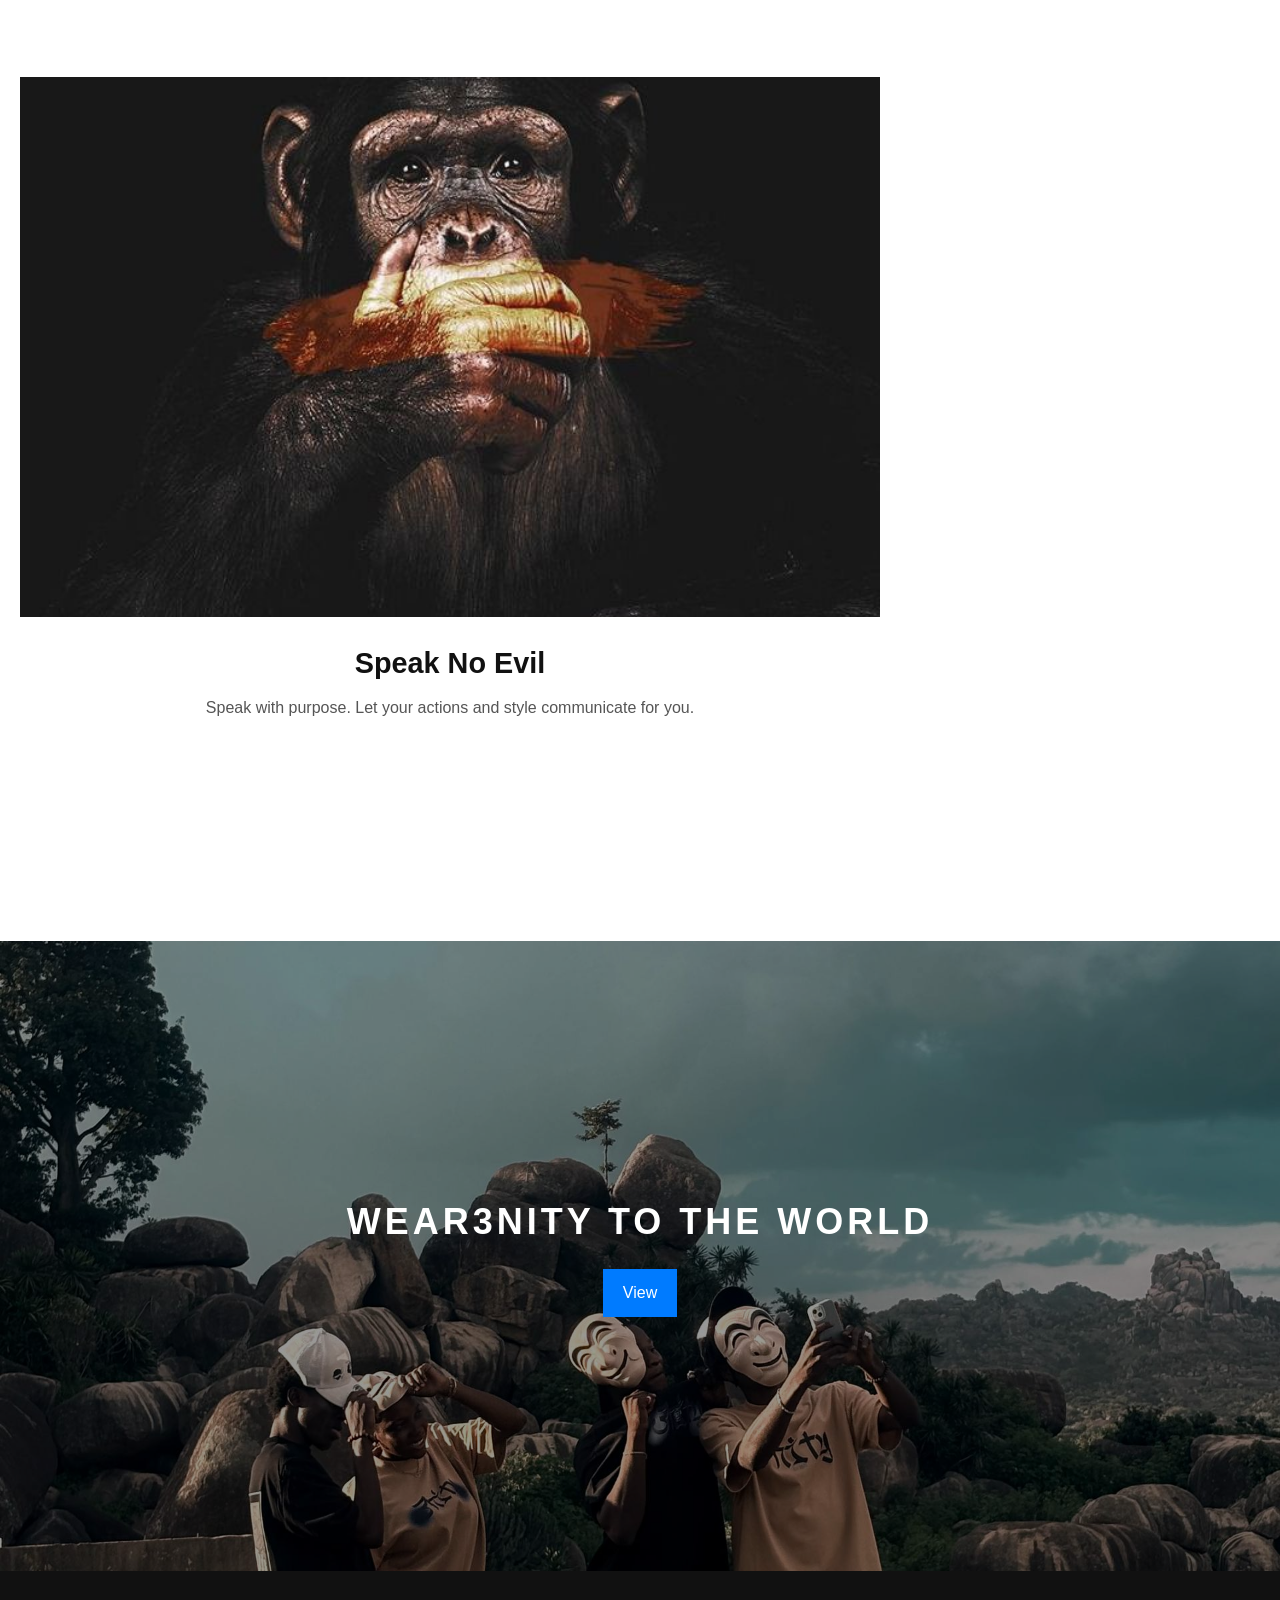
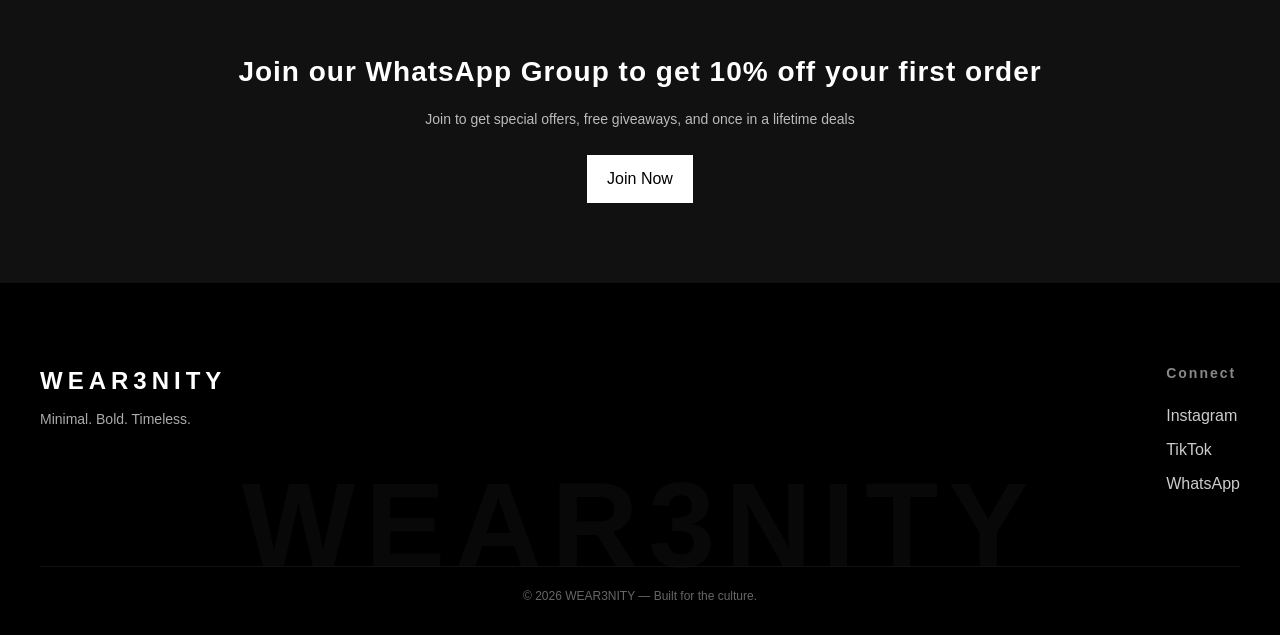
==== commit 581f5453: "Initial commit - WEAR3NITY store" ====
--- a/about.html
+++ b/about.html
@@ -48,6 +48,8 @@
   
   <div id="menu-overlay" class="menu-overlay" onclick="toggleMenu()"></div>
 
+
+
 <!-- HERO IMAGE -->
 <section class="about-hero">
   <img src="assets/images/4.jpg" alt="WEAR3NITY Brand Image">
@@ -151,6 +153,13 @@
 
 </section>
 
+
+<!-- BACK TO HOME -->
+<div class="back-home">
+<a href="#" onclick="history.back()">← Go Back</a>
+</div>
+
+
 <!-- footer -->
 <footer class="footer">
 
--- a/css/styles.css
+++ b/css/styles.css
@@ -1556,4 +1556,109 @@
   top: -8px;
   font-size: 11px;
   color: #007BFF;
+}
+
+/* Visible nav bar  */
+/* DEFAULT (dark navbar) */
+.hamburger {
+  color: #fff;
+}
+
+/* LIGHT NAVBAR */
+.navbar.light .hamburger {
+  color: #000;
+}
+
+
+/* Visible nav bar  */
+/* =========================
+   GALLERY GRID
+========================= */
+.gallery-grid {
+  display: grid;
+  grid-template-columns: repeat(4, 1fr);
+  /* desktop */
+  gap: 12px;
+}
+
+/* =========================
+   MOBILE (2 x 6)
+========================= */
+@media (max-width: 768px) {
+  .gallery-grid {
+    grid-template-columns: repeat(2, 1fr);
+    /* 🔥 2 columns */
+  }
+}
+
+/* image size ui */
+.gallery-item img {
+  object-fit: contain;
+  background: #f5f5f5;
+  /* adds clean padding look */
+}
+
+/* premium spacing look */
+.gallery-container {
+  padding: 20px;
+}
+
+@media (max-width: 768px) {
+  .gallery-container {
+    padding: 10px;
+  }
+}
+
+
+/* =========================
+   FLOATING BACK BUTTON
+========================= */
+/* =========================
+   FLOATING BACK BUTTON (BOX)
+========================= */
+.back-home {
+  position: fixed;
+  bottom: 20px;
+  left: 20px;
+  z-index: 1000;
+}
+
+.back-home a {
+  display: inline-flex;
+  align-items: center;
+  gap: 8px;
+
+  padding: 12px 16px;
+
+  background: #000;
+  color: #fff;
+
+  font-size: 13px;
+  letter-spacing: 1px;
+  text-decoration: none;
+
+  border-radius: 6px;
+  /* slight softness */
+  box-shadow: 0 10px 30px rgba(0, 0, 0, 0.25);
+
+  transition: all 0.3s ease;
+}
+
+/* hover */
+.back-home a:hover {
+  background: #111;
+  transform: translateY(-2px);
+}
+
+/* responsive */
+@media (max-width: 768px) {
+  .back-home {
+    bottom: 15px;
+    left: 15px;
+  }
+
+  .back-home a {
+    padding: 10px 14px;
+    font-size: 12px;
+  }
 }
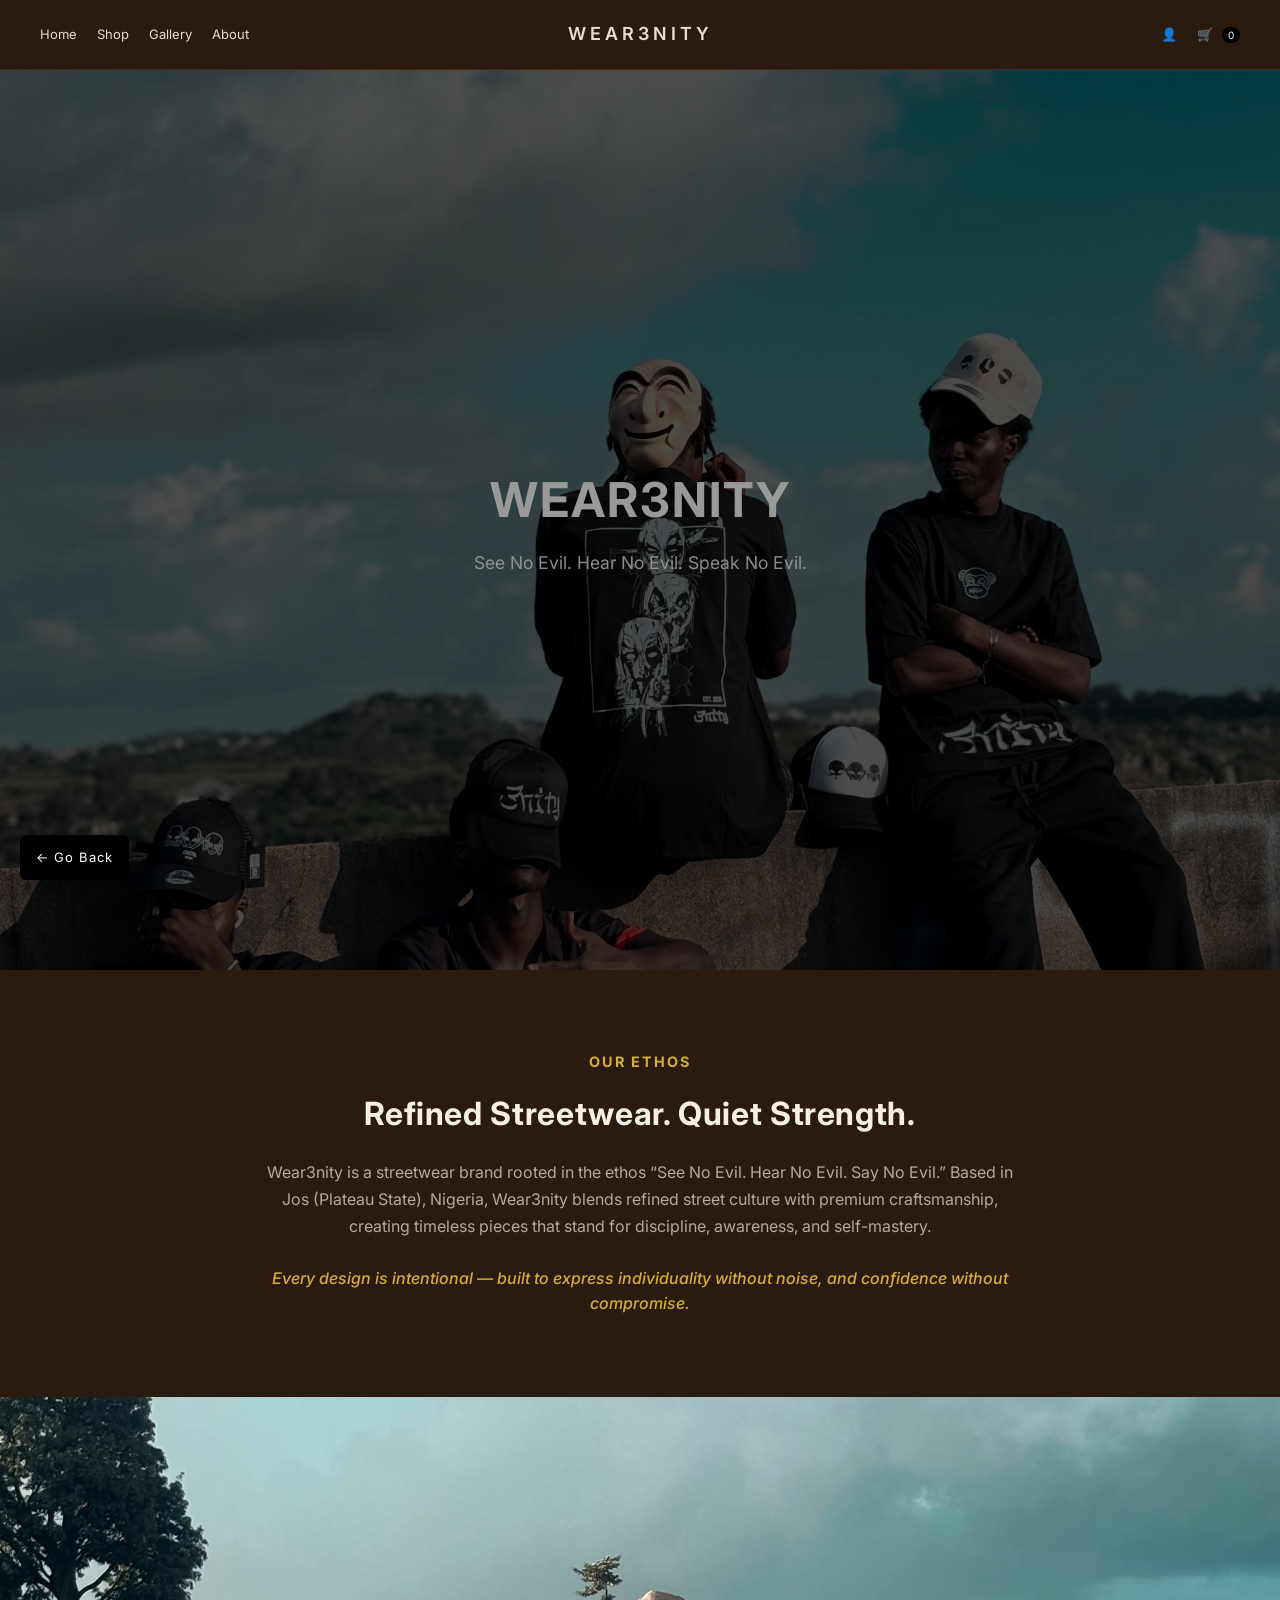
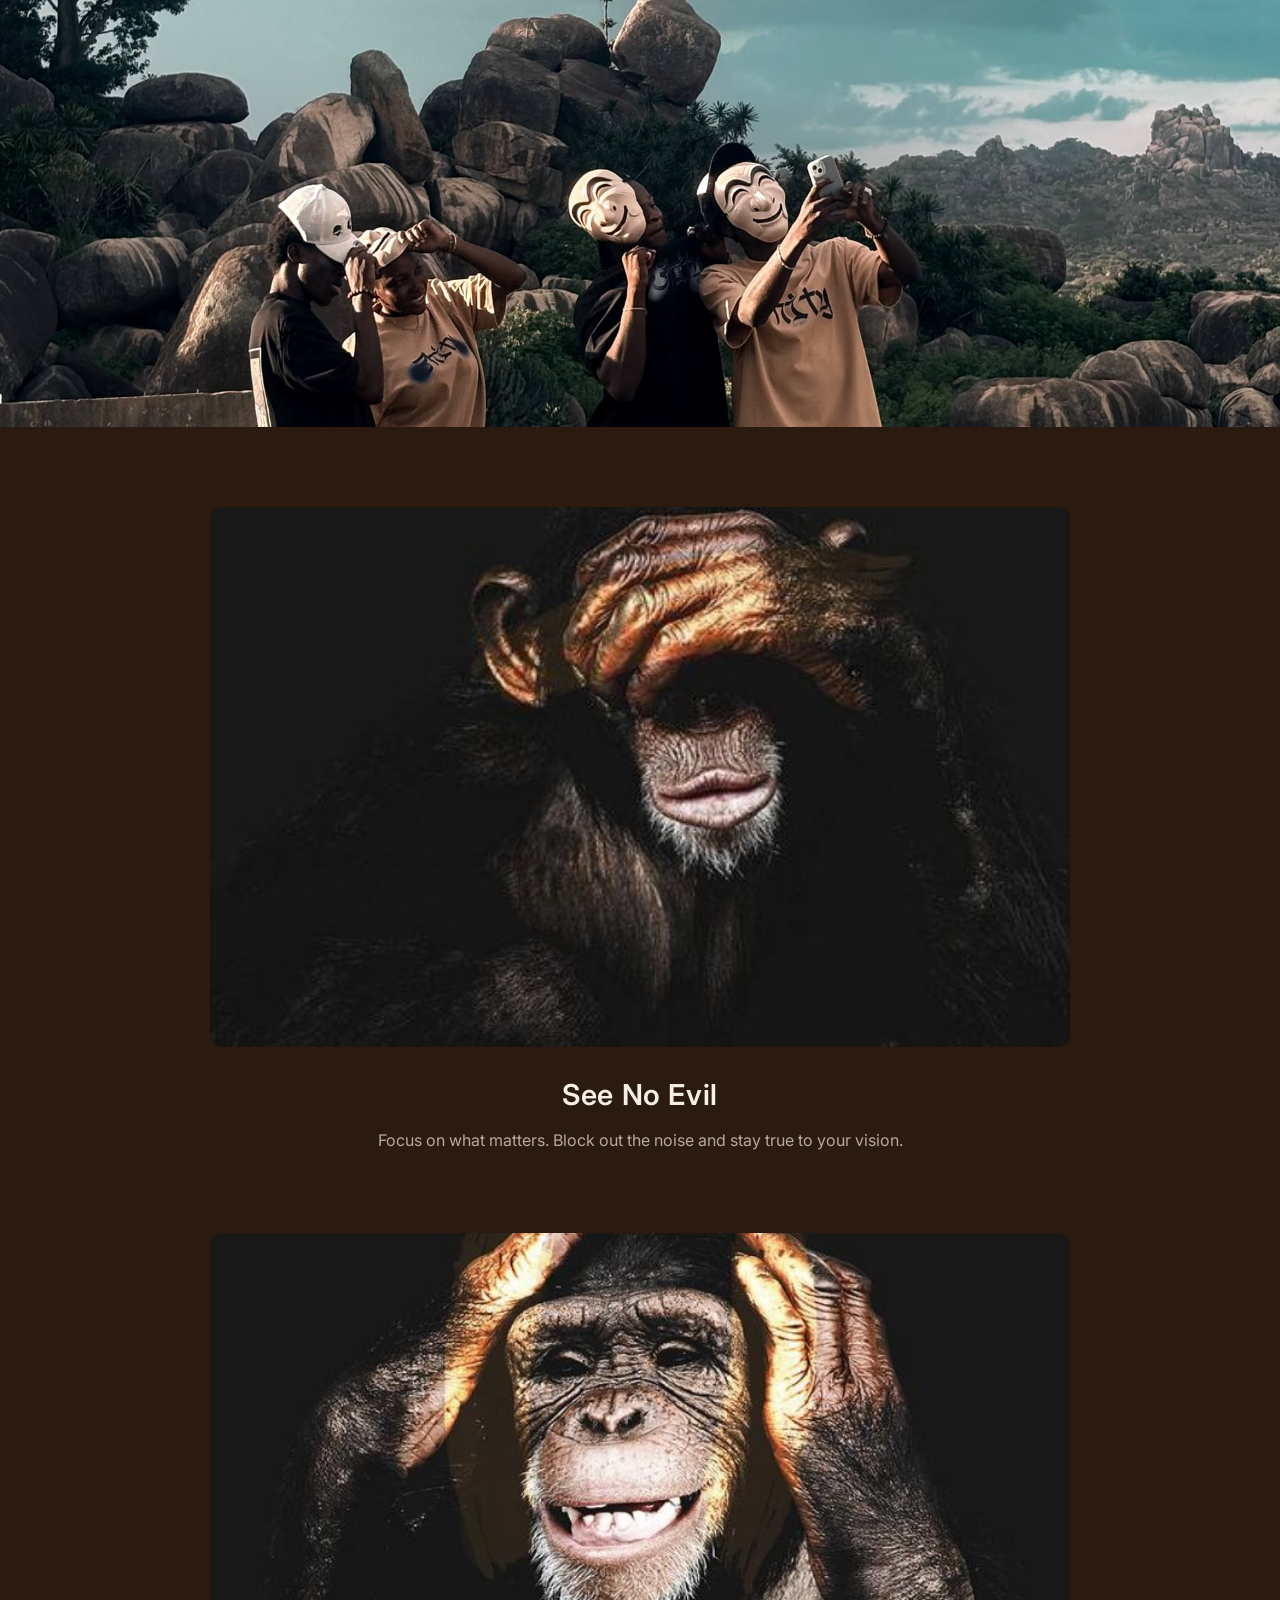
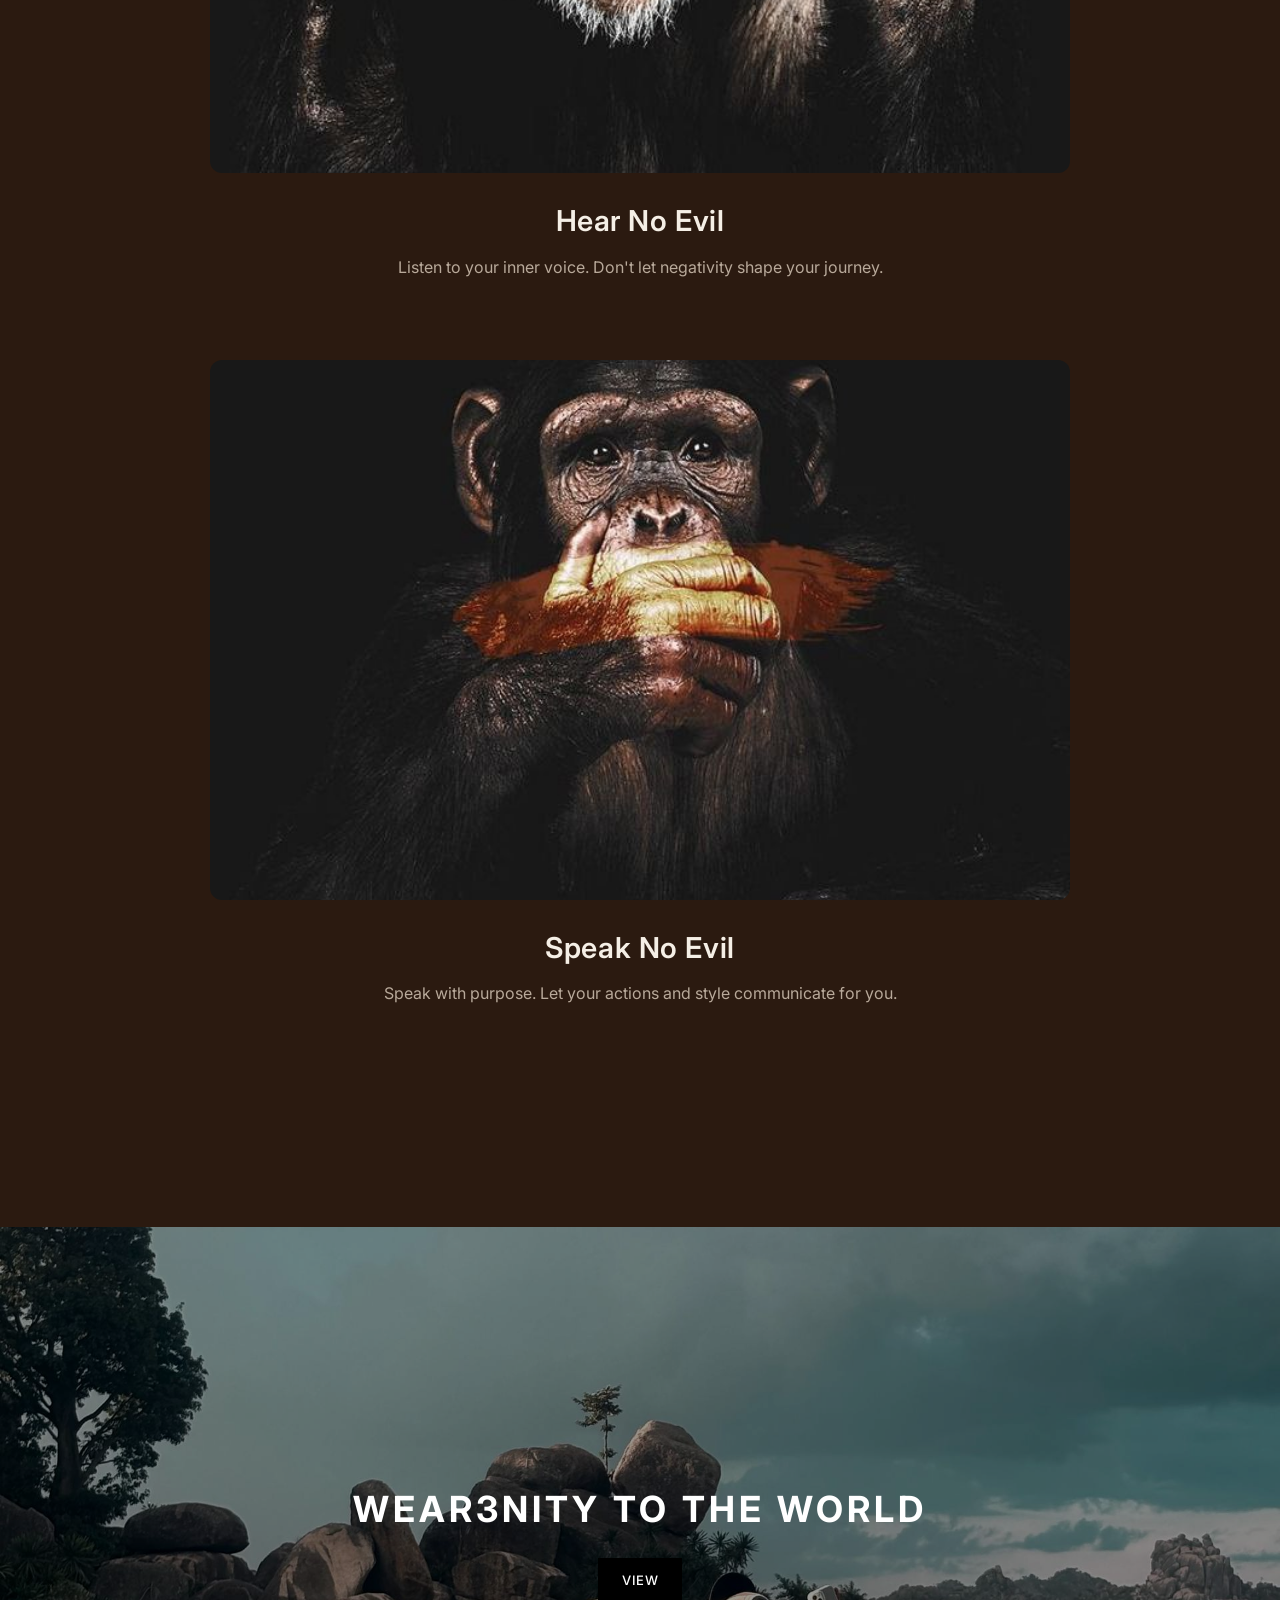
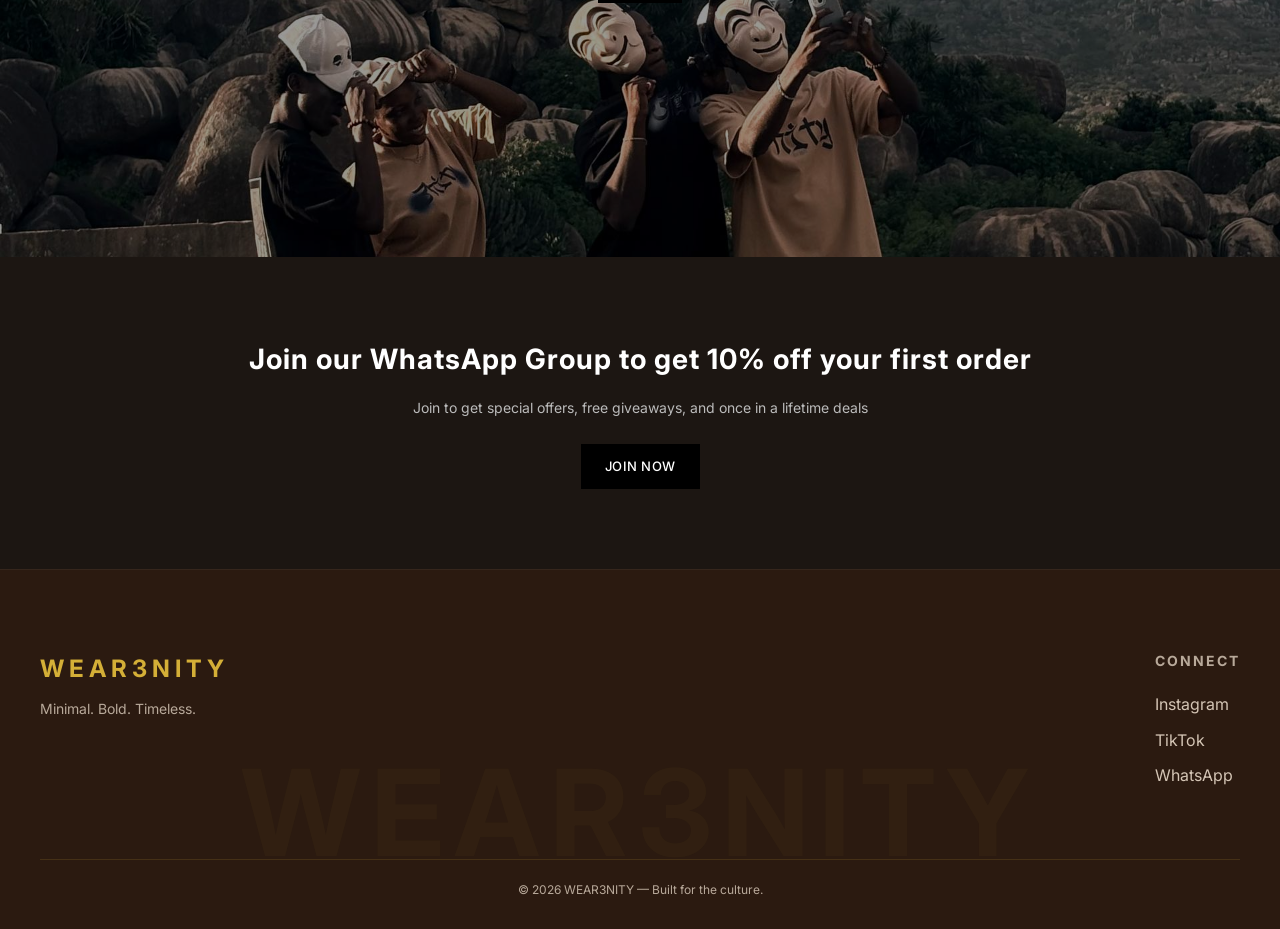
==== commit f7c9aba6: "Improved brown theme UI and added new features" ====
--- a/about.html
+++ b/about.html
@@ -1,210 +1,226 @@
 <!DOCTYPE html>
 <html lang="en">
+
 <head>
   <meta charset="UTF-8">
   <meta name="viewport" content="width=device-width, initial-scale=1.0">
   <title>About | WEAR3NITY</title>
   <link rel="stylesheet" href="css/styles.css">
+  <link
+    href="https://fonts.googleapis.com/css2?family=Inter:opsz,wght@14..32,300;14..32,400;14..32,500;14..32,600;14..32,700&display=swap"
+    rel="stylesheet">
 </head>
+
 <body>
   <!-- NAVBAR -->
   <header class="navbar light">
-  
+
     <!-- HAMBURGER -->
     <div class="hamburger" onclick="toggleMenu()">☰</div>
-  
+
     <!-- LEFT LINKS -->
     <nav class="nav-left">
-        <a href="index.html">Home</a>
+      <a href="index.html">Home</a>
       <a href="shop.html">Shop</a>
       <a href="gallery.html">Gallery</a>
       <a href="about.html" class="active">About</a>
     </nav>
-  
+
     <!-- LOGO -->
     <div class="logo">WEAR3NITY</div>
-  
+
     <!-- RIGHT -->
     <nav class="nav-right">
       <a href="profile.html" class="icon">👤</a>
-  
+
       <a href="cart.html" class="icon cart-link">
         🛒 <span id="cart-count">0</span>
       </a>
     </nav>
-  
+
   </header>
-  
+
   <!-- MOBILE MENU -->
   <div id="mobile-menu" class="mobile-menu">
     <div class="menu-header">
       <span class="close-btn" onclick="toggleMenu()">✕</span>
     </div>
-  
+
     <a href="shop.html" onclick="toggleMenu()">Shop</a>
     <a href="gallery.html" onclick="toggleMenu()">Gallery</a>
     <a href="about.html" onclick="toggleMenu()">About</a>
   </div>
-  
+
   <div id="menu-overlay" class="menu-overlay" onclick="toggleMenu()"></div>
 
 
 
-<!-- HERO IMAGE -->
-<section class="about-hero">
-  <img src="assets/images/4.jpg" alt="WEAR3NITY Brand Image">
-
-  <div class="hero-overlay">
-    <h1>WEAR3NITY</h1>
-    <p>See No Evil. Hear No Evil. Speak No Evil.</p>
+  <!-- HERO IMAGE -->
+  <!-- image slide -->
+  <section class="hero">
+    <div class="hero-slider">
+      <img src="assets/images/4.jpg" alt="" class="slide active" />
+      <img src="assets/images/retji2.jpg" alt="" class="slide" />
+      <img src="assets/images/cry2.jpg" alt="" class="slide" />
+      <img src="assets/images/zero-fuga2.jpg" alt="" class="slide" />
+      <div class="hero-overlay">
+        <h1>WEAR3NITY</h1>
+        <p>See No Evil. Hear No Evil. Speak No Evil.</p>
+      </div>
+    </div>
+
+    <!-- <div class="hero-overlay">
+      <h1>Refined Everyday Wear</h1>
+      <p>Minimal. Clean. Intentional.</p>
+      <a href="shop.html" class="btn primary">Shop Collection</a>
+    </div> -->
+  </section>
+
+  <!-- OUR ETHOS -->
+  <section class="ethos container">
+
+    <h2 class="ethos-title">OUR ETHOS</h2>
+
+    <h3 class="ethos-heading">
+      Refined Streetwear. Quiet Strength.
+    </h3>
+
+    <p class="ethos-text">
+      Wear3nity is a streetwear brand rooted in the ethos “See No Evil. Hear No Evil. Say No Evil.”
+      Based in Jos (Plateau State), Nigeria, Wear3nity blends refined street culture with premium craftsmanship,
+      creating timeless pieces that stand for discipline, awareness, and self-mastery.
+    </p>
+
+    <p class="ethos-highlight">
+      Every design is intentional — built to express individuality without noise,
+      and confidence without compromise.
+    </p>
+
+  </section>
+
+
+  <!-- ABOUT IMAGE -->
+  <section class="about-image">
+    <img src="assets/images/12.jpg" alt="WEAR3NITY Lifestyle">
+  </section>
+
+  <!-- ETHOS VISUAL BLOCKS -->
+  <section class="ethos-blocks container">
+
+    <!-- BLOCK 1 -->
+    <div class="ethos-block fade-in">
+      <img src="assets/images/see-no-evil.jpg" alt="See No Evil">
+
+      <h3>See No Evil</h3>
+      <p>
+        Focus on what matters. Block out the noise and stay true to your vision.
+      </p>
+    </div>
+
+    <!-- BLOCK 2 -->
+    <div class="ethos-block fade-in">
+      <img src="assets/images/hear-no-evil.jpg" alt="Hear No Evil">
+
+      <h3>Hear No Evil</h3>
+      <p>
+        Listen to your inner voice. Don't let negativity shape your journey.
+      </p>
+    </div>
+
+    <!-- BLOCK 3 -->
+    <div class="ethos-block fade-in">
+      <img src="assets/images/speak-no-evil.jpg" alt="Speak No Evil">
+
+      <h3>Speak No Evil</h3>
+      <p>
+        Speak with purpose. Let your actions and style communicate for you.
+      </p>
+    </div>
+
+  </section>
+
+
+  <!-- wear3nity to the world  -->
+  <section class="banner-section fade-in">
+
+    <img src="assets/images/profile.jpg" alt="Wear3nity Banner" class="banner-img" />
+
+    <div class="banner-overlay">
+      <h2>WEAR3NITY TO THE WORLD</h2>
+      <a href="about.html" class="btn primary">View</a>
+    </div>
+
+  </section>
+
+  <!-- Subscription Section -->
+  <section class="whatsapp-section fade-in">
+
+    <h2>Join our WhatsApp Group to get 10% off your first order</h2>
+
+    <p>
+      Join to get special offers, free giveaways, and once in a lifetime deals
+    </p>
+
+    <a href="https://chat.whatsapp.com/G8UYQotjYVEBVZTPSitOhn?mode=ems_wa_t" rel="noopener" target="_blank"
+      class="btn primary">
+      Join Now
+    </a>
+
+  </section>
+
+
+  <!-- BACK TO HOME -->
+  <div class="back-home">
+    <a href="#" onclick="history.back()">← Go Back</a>
   </div>
-</section>
-
-
-<!-- OUR ETHOS -->
-<section class="ethos container">
-
-  <h2 class="ethos-title">OUR ETHOS</h2>
-
-  <h3 class="ethos-heading">
-    Refined Streetwear. Quiet Strength.
-  </h3>
-
-  <p class="ethos-text">
-    Wear3nity is a streetwear brand rooted in the ethos “See No Evil. Hear No Evil. Say No Evil.”
-    Based in Jos (Plateau State), Nigeria, Wear3nity blends refined street culture with premium craftsmanship,
-    creating timeless pieces that stand for discipline, awareness, and self-mastery.
-  </p>
-
-  <p class="ethos-highlight">
-    Every design is intentional — built to express individuality without noise,
-    and confidence without compromise.
-  </p>
-
-</section>
-
-
-<!-- ABOUT IMAGE -->
-<section class="about-image">
-  <img src="assets/images/12.jpg" alt="WEAR3NITY Lifestyle">
-</section>
-
-<!-- ETHOS VISUAL BLOCKS -->
-<section class="ethos-blocks container">
-
-  <!-- BLOCK 1 -->
-  <div class="ethos-block fade-in">
-    <img src="assets/images/see-no-evil.jpg" alt="See No Evil">
-
-    <h3>See No Evil</h3>
-    <p>
-      Focus on what matters. Block out the noise and stay true to your vision.
-    </p>
-  </div>
-
-  <!-- BLOCK 2 -->
-  <div class="ethos-block fade-in">
-    <img src="assets/images/hear-no-evil.jpg" alt="Hear No Evil">
-
-    <h3>Hear No Evil</h3>
-    <p>
-      Listen to your inner voice. Don't let negativity shape your journey.
-    </p>
-  </div>
-
-  <!-- BLOCK 3 -->
-  <div class="ethos-block fade-in">
-    <img src="assets/images/speak-no-evil.jpg" alt="Speak No Evil">
-
-    <h3>Speak No Evil</h3>
-    <p>
-      Speak with purpose. Let your actions and style communicate for you.
-    </p>
-  </div>
-
-</section>
-
-
-<!-- wear3nity to the world  -->
-<section class="banner-section fade-in">
-
-  <img src="assets/images/profile.jpg" alt="Wear3nity Banner" class="banner-img" />
-
-  <div class="banner-overlay">
-    <h2>WEAR3NITY TO THE WORLD</h2>
-    <a href="about.html" class="btn primary">View</a>
-  </div>
-
-</section>
-
-<!-- Subscription Section -->
-<section class="whatsapp-section fade-in">
-
-  <h2>Join our WhatsApp Group to get 10% off your first order</h2>
-
-  <p>
-    Join to get special offers, free giveaways, and once in a lifetime deals
-  </p>
-
-  <a href="https://chat.whatsapp.com/G8UYQotjYVEBVZTPSitOhn?mode=ems_wa_t" rel="noopener" target="_blank"
-    class="btn primary">
-    Join Now
-  </a>
-
-</section>
-
-
-<!-- BACK TO HOME -->
-<div class="back-home">
-<a href="#" onclick="history.back()">← Go Back</a>
-</div>
-
-
-<!-- footer -->
-<footer class="footer">
-
-  <div class="footer-content">
-
-    <!-- BRAND -->
-    <div class="footer-brand">
-      <h2>WEAR3NITY</h2>
-      <p>Minimal. Bold. Timeless.</p>
-    </div>
-
-    <!-- SOCIALS -->
-    <div class="footer-socials">
-      <h3>Connect</h3>
-
-      <a href="https://www.instagram.com/wear3nity.ng?igsh=YXQ2YmI0a3N0ZzFs&utm_source=qr" rel="noopener "
-        target="_blank" class="social-link">
-        Instagram
-      </a>
-
-      <a href="https://www.tiktok.com/@wear3nity?_r=1&_t=ZS-93Otk3bDHwy" rel="noopener" target="_blank"
-        class="social-link">
-        TikTok
-      </a>
-
-      <a href="https://wa.me/2347025776737" rel="noopener" target="_blank" class="social-link">
-        WhatsApp
-      </a>
-    </div>
-
-  </div>
-
-  <!-- BIG BACKGROUND TEXT -->
-  <div class="footer-bg-text">WEAR3NITY</div>
-
-  <!-- BOTTOM -->
-  <div class="footer-bottom">
-    <p>© 2026 WEAR3NITY — Built for the culture.</p>
-  </div>
-
-</footer>
-
-
-
-
-    <script src="js/ui.js"></script>
+
+
+  <!-- footer -->
+  <footer class="footer">
+
+    <div class="footer-content">
+
+      <!-- BRAND -->
+      <div class="footer-brand">
+        <h2>WEAR3NITY</h2>
+        <p>Minimal. Bold. Timeless.</p>
+      </div>
+
+      <!-- SOCIALS -->
+      <div class="footer-socials">
+        <h3>Connect</h3>
+
+        <a href="https://www.instagram.com/wear3nity.ng?igsh=YXQ2YmI0a3N0ZzFs&utm_source=qr" rel="noopener "
+          target="_blank" class="social-link">
+          Instagram
+        </a>
+
+        <a href="https://www.tiktok.com/@wear3nity?_r=1&_t=ZS-93Otk3bDHwy" rel="noopener" target="_blank"
+          class="social-link">
+          TikTok
+        </a>
+
+        <a href="https://wa.me/2347025776737" rel="noopener" target="_blank" class="social-link">
+          WhatsApp
+        </a>
+      </div>
+
+    </div>
+
+    <!-- BIG BACKGROUND TEXT -->
+    <div class="footer-bg-text">WEAR3NITY</div>
+
+    <!-- BOTTOM -->
+    <div class="footer-bottom">
+      <p>© 2026 WEAR3NITY — Built for the culture.</p>
+    </div>
+
+  </footer>
+
+
+
+
+  <script src="js/ui.js"></script>
 </body>
+
 </html>
--- a/css/styles.css
+++ b/css/styles.css
@@ -1,15 +1,28 @@
 /* =========================
-   ROOT VARIABLES
+   ROOT VARIABLES (LUXURY BROWN THEME)
 ========================= */
 :root {
-  --black: #111;
-  --gray: #777;
-  --light-gray: #f5f5f5;
-  --white: #ffffff;
-}
-
-/* =========================
-   RESET
+  --luxe-brown-dark: #2B1A10;
+  /* espresso, near-black – main background */
+  --luxe-brown-rich: #7A4C2A;
+  /* saddle brown – accent */
+  --luxe-brown-mid: #9B6A42;
+  /* warm tan – hover states */
+  --luxe-cream: #F5EFE6;
+  /* off-white for headings */
+  --luxe-gold: #D4AF37;
+  /* gold accent for prices, hover */
+  --text-light: #E8DDD0;
+  /* warm light text */
+  --text-muted: #B8A99A;
+  /* muted warm gray */
+  --card-bg: #3D2A1C;
+  /* dark brown card background */
+  --surface-overlay: rgba(43, 26, 16, 0.92);
+}
+
+/* =========================
+   RESET & BASE
 ========================= */
 * {
   margin: 0;
@@ -18,26 +31,37 @@
 }
 
 body {
-  font-family: Helvetica, Arial, sans-serif;
-  color: var(--black);
-  background: var(--white);
-  line-height: 1.5;
-}
-
-/* =========================
-   NAVBAR
+  font-family: 'Inter', system-ui, -apple-system, sans-serif;
+  color: var(--text-light);
+  background: var(--luxe-brown-dark);
+  line-height: 1.6;
+}
+
+/* =========================
+   TYPOGRAPHY
+========================= */
+h1,
+h2,
+h3,
+h4,
+.logo,
+.btn {
+  letter-spacing: 0.02em;
+}
+
+/* =========================
+   NAVBAR (DEFAULT - TRANSPARENT ON HERO)
 ========================= */
 .navbar {
   position: absolute;
   top: 0;
   width: 100%;
   z-index: 10;
-
   display: grid;
   grid-template-columns: 1fr auto 1fr;
   align-items: center;
-
   padding: 20px 40px;
+  background: transparent;
 }
 
 .nav-left,
@@ -49,29 +73,66 @@
 .nav-left a,
 .icon {
   text-decoration: none;
-  color: white;
+  color: var(--text-light);
   font-size: 13px;
+  transition: color 0.2s ease;
+}
+
+.nav-left a:hover,
+.icon:hover {
+  color: var(--luxe-gold);
 }
 
 .logo {
   text-align: center;
-  font-weight: bold;
+  font-weight: 600;
   letter-spacing: 4px;
   font-size: 18px;
-  color: white;
+  color: var(--text-light);
 }
 
 .nav-right {
   justify-content: flex-end;
 }
 
+/* LIGHT NAVBAR (SHOP/CART/ABOUT PAGES) */
+.navbar.light {
+  position: relative;
+  background: var(--luxe-brown-dark);
+  border-bottom: 1px solid rgba(255, 255, 255, 0.08);
+}
+
+.navbar.light .nav-left a,
+.navbar.light .icon,
+.navbar.light .logo {
+  color: var(--text-light);
+}
+
+.navbar.light .nav-left a:hover,
+.navbar.light .icon:hover {
+  color: var(--luxe-gold);
+}
+
+/* HAMBURGER MENU ICON */
+.hamburger {
+  display: none;
+  font-size: 22px;
+  color: var(--text-light);
+  cursor: pointer;
+}
+
+.navbar.light .hamburger {
+  color: var(--text-light);
+}
+
 /* CART BADGE */
 #cart-count {
-  background: var(--black);
+  background: #000000;
   color: white;
   font-size: 10px;
   padding: 2px 6px;
   margin-left: 5px;
+  border-radius: 20px;
 }
 
 /* =========================
@@ -102,7 +163,6 @@
   opacity: 1;
 }
 
-/* DARK OVERLAY */
 .hero::after {
   content: "";
   position: absolute;
@@ -111,211 +171,173 @@
 }
 
 /* =========================
-   BUTTONS
+   BUTTONS (BLACK PRIMARY, BROWN SECONDARY)
 ========================= */
 .btn {
-  padding: 12px 20px;
-  border: 1px solid var(--black);
-  background: none;
+  padding: 12px 24px;
+  border: none;
+  background: transparent;
   cursor: pointer;
   text-decoration: none;
   display: inline-block;
-  transition: 0.3s ease;
-}
-
+  font-weight: 500;
+  letter-spacing: 0.5px;
+  border-radius: 0px;
+  transition: all 0.25s ease;
+  font-size: 13px;
+  text-transform: uppercase;
+}
+
+/* Primary buttons – solid black */
 .btn.primary {
-  background: var(--black);
-  color: var(--white);
+  background: #000000;
+  color: #ffffff;
+  border: none;
 }
 
 .btn.primary:hover {
-  background: #222;
-}
-
-.btn:hover {
-  transform: scale(1.05);
-}
-
+  background: #1a1a1a;
+  transform: translateY(-1px);
+  box-shadow: 0 4px 10px rgba(0, 0, 0, 0.3);
+}
+
+/* Small buttons (inside cards) */
 .btn.small {
-  flex: 1;
-  padding: 10px;
-  font-size: 12px;
-}
-
-/* =========================
-   LAYOUT
+  padding: 8px 16px;
+  font-size: 11px;
+}
+
+/* Secondary outline buttons (Order, etc.) */
+.btn.outline {
+  background: rgba(255, 255, 255, 0.05);
+  border: 1px solid rgba(255, 255, 255, 0.15);
+  color: var(--text-light);
+}
+
+.btn.outline:hover {
+  background: var(--luxe-brown-rich);
+  border-color: var(--luxe-brown-rich);
+  color: white;
+}
+
+/* =========================
+   LAYOUT CONTAINERS
 ========================= */
 .container {
   padding: 60px 40px;
-}
-
+  max-width: 1400px;
+  margin: 0 auto;
+}
+
+/* Section Headers */
 .section-title {
-  font-size: 22px;
-  margin-bottom: 10px;
+  font-size: 28px;
+  font-weight: 500;
   letter-spacing: 2px;
-}
-
+  margin-bottom: 24px;
+  color: var(--luxe-cream);
+  border-left: 4px solid var(--luxe-gold);
+  padding-left: 20px;
+  text-transform: uppercase;
+}
+
+.latest-header {
+  margin: 10px 0 40px;
+}
+
+.section-header {
+  display: flex;
+  justify-content: space-between;
+  align-items: baseline;
+  flex-wrap: wrap;
+  margin-bottom: 50px;
+  border-bottom: 1px solid rgba(255, 255, 255, 0.1);
+  padding-bottom: 15px;
+}
+
+.section-header h2 {
+  font-size: 24px;
+  font-weight: 500;
+  color: var(--luxe-cream);
+  letter-spacing: 1.5px;
+}
+
+/* =========================
+   PRODUCT GRID & CARDS
+========================= */
 .grid {
   display: grid;
-  grid-template-columns: repeat(auto-fit, minmax(220px, 1fr));
+  grid-template-columns: repeat(auto-fit, minmax(250px, 1fr));
   gap: 30px;
 }
 
-/* =========================
-   PRODUCT CARD (UPDATED)
-========================= */
 .card {
+  background: var(--card-bg);
+  border-radius: 12px;
+  overflow: hidden;
+  transition: all 0.3s ease;
+  border: 1px solid rgba(255, 255, 255, 0.05);
+  box-shadow: 0 8px 20px rgba(0, 0, 0, 0.3);
   display: flex;
   flex-direction: column;
+  padding-bottom: 16px;
+}
+
+.card:hover {
+  transform: translateY(-6px);
+  border-color: var(--luxe-brown-mid);
+  box-shadow: 0 20px 30px -8px rgba(0, 0, 0, 0.5);
+}
+
+.card img {
+  width: 100%;
+  height: 320px;
+  object-fit: contain;
+  background: #2A1D12;
+  padding: 20px;
+  transition: transform 0.4s ease;
+}
+
+.card:hover img {
+  transform: scale(1.02);
+}
+
+.card h3 {
+  font-size: 15px;
+  font-weight: 500;
+  margin: 16px 16px 6px;
+  color: var(--text-light);
+  letter-spacing: 0.3px;
+}
+
+.price {
+  font-size: 16px;
+  font-weight: 600;
+  color: var(--luxe-gold);
+  margin: 0 16px 16px;
+}
+
+.card-actions {
+  display: flex;
   gap: 10px;
-  transition: transform 0.3s ease;
-}
-
-.card:hover {
-  transform: translateY(-5px);
-}
-
-.card h3 {
-  font-size: 14px;
-  font-weight: 500;
-}
-
-.price {
-  font-size: 13px;
-  color: var(--gray);
-}
-
-/* =========================
-   IMAGE (NO CROP VERSION)
-========================= */
-.image-wrapper {
-  width: 100%;
-  height: 280px;
-  /* fixed clean height */
-  background: var(--light-gray);
-
-  display: flex;
-  align-items: center;
-  justify-content: center;
-
-  position: relative;
-  overflow: hidden;
-}
-
-/* IMPORTANT CHANGE */
-.image-wrapper img {
-  max-width: 100%;
-  max-height: 100%;
-  object-fit: contain;
-  /* 🔥 SHOW FULL IMAGE */
-}
-
-/* HOVER IMAGE */
-.img-hover {
-  position: absolute;
-  opacity: 0;
-  transition: opacity 0.4s ease;
-}
-
-.image-wrapper:hover .img-hover {
-  opacity: 1;
-}
-
-/* =========================
-   CARD ACTIONS
-========================= */
-.card-actions {
-  display: flex;
-  gap: 8px;
-}
-
-/* =========================
-   FADE ANIMATION
-========================= */
-.fade-in {
-  opacity: 0;
-  transform: translateY(20px);
-  transition: 0.6s ease;
-}
-
-.fade-in.show {
-  opacity: 1;
-  transform: translateY(0);
-}
-
-/* =========================
-   PRODUCT PAGE
-========================= */
-.thumbs {
-  display: flex;
-  gap: 10px;
-  margin-top: 10px;
-}
-
-.thumbs img {
-  width: 60px;
-  cursor: pointer;
-  border: 1px solid #eee;
-}
-
-/* =========================
-   CART
-========================= */
-.cart-item {
-  border-bottom: 1px solid #eee;
-  padding: 20px 0;
-}
-
-.cart-item input {
-  width: 60px;
-  margin: 10px 0;
-}
-
-.cart-item button {
-  border: 1px solid var(--black);
-  background: none;
-  padding: 6px 12px;
-  cursor: pointer;
-}
-
-/* =========================
-   LATEST
-========================= */
-.latest-header {
-  margin: 10px 0 30px;
-}
-
-/* =========================
-   VIDEO SECTION
-========================= */
-.video-section {
-  padding: 60px 40px;
-}
-
-/* RESPONSIVE VIDEO */
-.video-container {
-  position: relative;
-  width: 100%;
-  max-width: 1200px;
-  margin: 0 auto;
-
-  padding-top: 56.25%;
-  /* 16:9 ratio */
-  overflow: hidden;
-}
-
-.video-container iframe {
-  position: absolute;
-  top: 0;
-  left: 0;
-
-  width: 100%;
-  height: 100%;
-  border: none;
-}
-
-/* =========================
-   VIDEO SECTION
+  margin: 0 16px;
+}
+
+.card-actions .btn.small {
+  flex: 1;
+  text-align: center;
+  background: rgba(255, 255, 255, 0.05);
+  color: var(--text-light);
+  border: 1px solid rgba(255, 255, 255, 0.15);
+}
+
+.card-actions .btn.small:hover {
+  background: var(--luxe-brown-rich);
+  border-color: var(--luxe-brown-rich);
+}
+
+/* =========================
+   VIDEO SECTION (FULLSCREEN)
 ========================= */
 .video-section {
   position: relative;
@@ -323,27 +345,22 @@
   overflow: hidden;
 }
 
-/* VIDEO WRAPPER */
 .video-wrapper {
   position: absolute;
   inset: 0;
   z-index: 1;
 }
 
-/* MAKE VIMEO FILL SCREEN PERFECTLY */
 .video-wrapper iframe {
   width: 100vw;
   height: 100vh;
   border: none;
-
-  /* FIX CROPPING / FIT */
   position: absolute;
   top: 50%;
   left: 50%;
   transform: translate(-50%, -50%);
 }
 
-/* DARK OVERLAY (FOR TEXT VISIBILITY) */
 .video-section::after {
   content: "";
   position: absolute;
@@ -352,17 +369,14 @@
   z-index: 2;
 }
 
-/* TEXT ON VIDEO */
 .video-overlay {
   position: relative;
   z-index: 3;
-
   height: 100%;
   display: flex;
   flex-direction: column;
   justify-content: center;
   align-items: center;
-
   color: white;
   text-align: center;
 }
@@ -378,77 +392,6 @@
   color: #ddd;
 }
 
-/* not sure if needed */
-/* =========================
-   PRODUCT CARD (UNIFORM FIX)
-========================= */
-.card {
-  display: flex;
-  flex-direction: column;
-  justify-content: space-between;
-
-  padding-bottom: 10px;
-  transition: transform 0.3s ease;
-}
-
-/* IMAGE CONTAINER (KEY FIX) */
-.card img {
-  width: 100%;
-  height: 320px;
-  /* 🔥 controls uniform size */
-  object-fit: contain;
-  /* 🔥 shows FULL image (no crop) */
-  background: #f8f8f8;
-  /* 🔥 clean background for empty space */
-  padding: 10px;
-  /* 🔥 breathing space */
-
-  transition: transform 0.3s ease;
-}
-
-/* HOVER EFFECT */
-.card:hover img {
-  transform: scale(1.05);
-}
-
-.card:hover {
-  transform: translateY(-5px);
-}
-
-/* TEXT ALIGNMENT */
-.card h3 {
-  font-size: 14px;
-  margin: 10px 0 5px;
-}
-
-.price {
-  font-weight: bold;
-  font-size: 14px;
-  margin-bottom: 8px;
-}
-
-/* BUTTON GROUP */
-.card-actions {
-  display: flex;
-  gap: 8px;
-}
-
-/* SMALL BUTTON */
-.btn.small {
-  padding: 8px 10px;
-  font-size: 11px;
-  flex: 1;
-}
-
-/* spacing for shop button and products */
-.section-header {
-  /* text-align: center; */
-  margin-bottom: 50px;
-  /* 🔥 increases space before products */
-}
-
-
-/* landscape image  */
 /* =========================
    BANNER SECTION
 ========================= */
@@ -456,20 +399,16 @@
   position: relative;
   width: 100%;
   height: 70vh;
-  /* 🔥 landscape feel */
   overflow: hidden;
   margin-top: 60px;
 }
 
-/* IMAGE */
 .banner-img {
   width: 100%;
   height: 100%;
   object-fit: cover;
-  /* fills nicely for landscape */
-}
-
-/* DARK OVERLAY */
+}
+
 .banner-section::after {
   content: "";
   position: absolute;
@@ -477,51 +416,40 @@
   background: rgba(0, 0, 0, 0.4);
 }
 
-/* TEXT + BUTTON */
 .banner-overlay {
   position: absolute;
   inset: 0;
   z-index: 2;
-
   display: flex;
   flex-direction: column;
   justify-content: center;
   align-items: center;
-
   color: white;
   text-align: center;
 }
 
-/* TITLE */
 .banner-overlay h2 {
   font-size: 36px;
   letter-spacing: 4px;
   margin-bottom: 20px;
 }
 
-/* BUTTON HOVER POLISH */
-.banner-overlay .btn:hover {
-  background: #222;
-}
-
 /* =========================
    WHATSAPP SECTION
 ========================= */
 .whatsapp-section {
   text-align: center;
   padding: 80px 20px;
-  background: #111;
+  background: #1C1612;
   color: white;
 }
 
-/* TITLE */
 .whatsapp-section h2 {
   font-size: 28px;
   letter-spacing: 1px;
   margin-bottom: 15px;
 }
 
-/* SUBTEXT */
 .whatsapp-section p {
   font-size: 14px;
   color: #bbb;
@@ -530,36 +458,28 @@
   line-height: 1.6;
 }
 
-/* BUTTON POLISH */
-.whatsapp-section .btn {
-  border-color: white;
-}
-
+/* Ensure WhatsApp button uses black primary style */
 .whatsapp-section .btn.primary {
-  background: white;
-  color: black;
+  background: #000000;
+  color: white;
 }
 
 .whatsapp-section .btn.primary:hover {
-  background: #ddd;
-}
-
-/* footer design*/
-/* =========================
-   FOOTER
-========================= */
-/* =========================
-   FOOTER (PREMIUM)
+  background: #1a1a1a;
+}
+
+/* =========================
+   FOOTER (LUXURY BROWN)
 ========================= */
 .footer {
   position: relative;
-  background: #000;
-  color: white;
+  background: var(--luxe-brown-dark);
+  color: var(--text-light);
   padding: 80px 40px 30px;
   overflow: hidden;
-}
-
-/* CONTENT */
+  border-top: 1px solid rgba(255, 255, 255, 0.05);
+}
+
 .footer-content {
   display: flex;
   justify-content: space-between;
@@ -569,39 +489,37 @@
   z-index: 2;
 }
 
-/* BRAND */
 .footer-brand h2 {
   font-size: 24px;
   letter-spacing: 5px;
   margin: 0;
+  color: var(--luxe-gold);
 }
 
 .footer-brand p {
   margin-top: 10px;
-  color: #aaa;
+  color: var(--text-muted);
   font-size: 14px;
 }
 
-/* SOCIALS */
 .footer-socials h3 {
   margin-bottom: 20px;
   letter-spacing: 2px;
   font-size: 14px;
-  color: #888;
-}
-
-/* SOCIAL LINKS */
+  color: var(--text-muted);
+  text-transform: uppercase;
+}
+
 .social-link {
   display: block;
   text-decoration: none;
-  color: #ccc;
+  color: #d4c5b5;
   margin-bottom: 10px;
   font-size: 16px;
   position: relative;
   transition: all 0.3s ease;
 }
 
-/* UNDERLINE ANIMATION */
 .social-link::after {
   content: "";
   position: absolute;
@@ -609,13 +527,12 @@
   bottom: -3px;
   width: 0%;
   height: 1px;
-  background: white;
+  background: var(--luxe-gold);
   transition: width 0.3s ease;
 }
 
-/* HOVER EFFECT */
 .social-link:hover {
-  color: white;
+  color: var(--luxe-gold);
   transform: translateX(8px);
 }
 
@@ -623,7 +540,6 @@
   width: 100%;
 }
 
-/* HUGE BACKGROUND TEXT */
 .footer-bg-text {
   position: absolute;
   bottom: 20px;
@@ -632,15 +548,13 @@
   font-size: 120px;
   font-weight: bold;
   letter-spacing: 10px;
-  color: rgba(255, 255, 255, 0.03);
-  /* 🔥 subtle glow */
+  color: rgba(212, 175, 55, 0.04);
   white-space: nowrap;
   pointer-events: none;
 }
 
-/* BOTTOM LINE */
 .footer-bottom {
-  border-top: 1px solid #111;
+  border-top: 1px solid rgba(212, 175, 55, 0.15);
   margin-top: 60px;
   padding-top: 20px;
   text-align: center;
@@ -650,374 +564,123 @@
 
 .footer-bottom p {
   font-size: 12px;
-  color: #666;
-}
-
-/* MObile responsive */
-/* =========================
-   MOBILE RESPONSIVE
-========================= */
-@media (max-width: 768px) {
-
-  /* NAVBAR */
-  .navbar {
-    grid-template-columns: 1fr auto;
-    padding: 15px 20px;
-  }
-
-  .nav-left {
-    display: none;
-    /* hide for clean mobile UI */
-  }
-
-  .logo {
-    font-size: 16px;
-    letter-spacing: 2px;
-    text-align: left;
-  }
-
-  .nav-right {
-    gap: 12px;
-  }
-
-  /* HERO TEXT */
-  .hero {
-    height: 90vh;
-  }
-
-  /* CONTAINER */
-  .container {
-    padding: 40px 20px;
-  }
-
-  /* SECTION HEADER */
-  .section-header {
-    margin-bottom: 30px;
-  }
-
-  .section-header h2 {
-    font-size: 18px;
-  }
-
-  /* 🔥 PRODUCT GRID FIX (2 x 4) */
-  .grid {
-    grid-template-columns: repeat(2, 1fr);
-    gap: 20px;
-  }
-
-  /* PRODUCT CARD */
-  .card img {
-    height: 220px;
-    /* smaller but still clean */
-  }
-
-  .card h3 {
-    font-size: 13px;
-  }
-
-  .price {
-    font-size: 12px;
-  }
-
-  /* BUTTONS */
-  .btn {
-    padding: 10px 14px;
-    font-size: 12px;
-  }
-
-  .btn.small {
-    font-size: 10px;
-    padding: 8px;
-  }
-
-  /* VIDEO TEXT */
-  .video-overlay h2 {
-    font-size: 24px;
-  }
-
-  .video-overlay p {
-    font-size: 12px;
-  }
-
-  /* BANNER */
-  .banner-section {
-    height: 50vh;
-  }
-
-  .banner-overlay h2 {
-    font-size: 22px;
-  }
-
-  /* WHATSAPP SECTION */
-  .whatsapp-section {
-    padding: 60px 20px;
-  }
-
-  .whatsapp-section h2 {
-    font-size: 20px;
-  }
-
-  .whatsapp-section p {
-    font-size: 13px;
-  }
-
-  /* FOOTER */
-  .footer-content {
-    flex-direction: column;
-    gap: 30px;
-  }
-
-  .footer-bg-text {
-    font-size: 60px;
-  }
-}
-
-/* =========================
-   HAMBURGER MENU
-========================= */
-.hamburger {
-  display: none;
-  font-size: 22px;
-  color: white;
-  cursor: pointer;
-}
-
-/* MOBILE MENU PANEL */
-.mobile-menu {
-  position: fixed;
-  top: 0;
-  left: -100%;
-  width: 70%;
-  height: 100%;
-  background: black;
-  color: white;
-
-  display: flex;
-  flex-direction: column;
-  padding: 80px 20px;
-  gap: 20px;
-
-  transition: 0.3s ease;
-  z-index: 20;
-}
-
-.mobile-menu a {
-  color: white;
-  text-decoration: none;
-  font-size: 18px;
-}
-
-/* ACTIVE STATE */
-.mobile-menu.active {
-  left: 0;
-}
-
-/* =========================
-   MOBILE FIX
-========================= */
-@media (max-width: 768px) {
-
-  .hamburger {
-    display: block;
-  }
-
-  .nav-left {
-    display: none;
-  }
-
-  .navbar {
-    grid-template-columns: auto 1fr auto;
-  }
-
-  .logo {
-    text-align: center;
-  }
-}
-
-/* =========================
-   MOBILE MENU HEADER
-========================= */
-.menu-header {
-  display: flex;
-  justify-content: flex-end;
-  margin-bottom: 30px;
-}
-
-/* CLOSE BUTTON */
-.close-btn {
-  font-size: 24px;
-  cursor: pointer;
-}
-
-/* =========================
-   OVERLAY (BACKGROUND)
-========================= */
-.menu-overlay {
-  position: fixed;
-  inset: 0;
-  background: rgba(0, 0, 0, 0.5);
-
-  opacity: 0;
-  visibility: hidden;
-
-  transition: 0.3s ease;
-  z-index: 15;
-}
-
-/* ACTIVE OVERLAY */
-.menu-overlay.active {
-  opacity: 1;
-  visibility: visible;
-}
-
-
-
-/* shopping page  */
-/* =========================
-   SHOP PAGE
+  color: var(--text-muted);
+}
+
+/* =========================
+   SHOP PAGE (FILTER BAR)
 ========================= */
 .page-title {
   font-size: 28px;
   letter-spacing: 3px;
   margin-bottom: 20px;
-}
-
-/* FILTER BAR */
+  color: var(--luxe-cream);
+}
+
 .filter-bar {
   display: flex;
   gap: 10px;
   flex-wrap: wrap;
+  margin-bottom: 30px;
 }
 
 .filter-bar button {
-  border: 1px solid var(--black);
-  background: none;
+  border: 1px solid rgba(255, 255, 255, 0.2);
+  background: transparent;
   padding: 8px 16px;
   cursor: pointer;
   font-size: 12px;
   transition: 0.3s ease;
+  color: var(--text-light);
+  border-radius: 30px;
 }
 
 .filter-bar button.active,
 .filter-bar button:hover {
-  background: var(--black);
+  background: #000000;
   color: white;
-}
-
-/* shop nav bar  */
-/* =========================
-   LIGHT NAVBAR (SHOP PAGE)
-========================= */
-.navbar.light {
-  position: relative;
-  background: white;
-}
-
-.navbar.light .nav-left a,
-.navbar.light .icon,
-.navbar.light .logo {
-  color: black;
-}
-
-/* Gallery Page */
+  border-color: #000000;
+}
+
 /* =========================
    GALLERY PAGE
-========================= */
-/* =========================
-   GALLERY GRID
 ========================= */
 .gallery-grid {
   display: grid;
-  grid-template-columns: repeat(auto-fit, minmax(250px, 1fr));
-  gap: 25px;
-}
-
-/* =========================
-   GALLERY ITEM (FIXED)
-========================= */
+  grid-template-columns: repeat(4, 1fr);
+  gap: 12px;
+}
+
 .gallery-item {
   width: 100%;
   height: 300px;
-  /* 🔥 uniform height */
-  background: #f5f5f5;
-
+  background: var(--card-bg);
   display: flex;
   align-items: center;
   justify-content: center;
-
   overflow: hidden;
-}
-
-/* 🔥 KEY FIX: SHOW FULL IMAGE */
+  border-radius: 8px;
+}
+
 .gallery-item img {
   max-width: 100%;
   max-height: 100%;
   object-fit: contain;
-  /* 🔥 no cropping */
-
   transition: transform 0.4s ease;
-}
-
-/* HOVER EFFECT */
+  background: #2A1D12;
+  padding: 8px;
+}
+
 .gallery-item:hover img {
   transform: scale(1.05);
 }
 
-/* =========================
-   LIGHTBOX (FULLSCREEN VIEW)
-========================= */
+.gallery-container {
+  padding: 20px;
+}
+
+/* LIGHTBOX */
 .lightbox {
   position: fixed;
   inset: 0;
   background: rgba(0, 0, 0, 0.9);
-
   display: flex;
   align-items: center;
   justify-content: center;
-
   opacity: 0;
   visibility: hidden;
-
   transition: opacity 0.3s ease;
   z-index: 9999;
 }
 
-/* ACTIVE STATE */
 .lightbox.active {
   opacity: 1;
   visibility: visible;
 }
 
-/* IMAGE */
 .lightbox img {
   max-width: 90%;
   max-height: 90%;
   object-fit: contain;
-
   border-radius: 6px;
   background: #fff;
   padding: 10px;
-
   transform: scale(0.9);
   transition: transform 0.3s ease;
 }
 
-/* SMOOTH ZOOM-IN */
 .lightbox.active img {
   transform: scale(1);
 }
 
-/* OPTIONAL CLOSE BUTTON */
 .lightbox::after {
   content: "✕";
   position: absolute;
   top: 20px;
   right: 30px;
-
   font-size: 28px;
   color: white;
   cursor: pointer;
-
   opacity: 0.7;
   transition: 0.3s;
 }
@@ -1026,308 +689,12 @@
   opacity: 1;
 }
 
-/* page awareness */
-.nav-left a.active {
-  font-weight: bold;
-  opacity: 1;
-}
-
-/* =========================
-   ABOUT HERO IMAGE
-========================= */
-.about-hero {
-  position: relative;
-  width: 100%;
-  height: 70vh;
-  overflow: hidden;
-}
-
-.about-hero img {
-  width: 100%;
-  height: 100%;
-  object-fit: cover;
-}
-
-/* OVERLAY */
-.hero-overlay {
-  position: absolute;
-  inset: 0;
-  background: rgba(0, 0, 0, 0.35);
-
-  display: flex;
-  flex-direction: column;
-  justify-content: center;
-  align-items: center;
-
-  color: #fff;
-  text-align: center;
-}
-
-.hero-overlay h1 {
-  font-size: 3rem;
-  letter-spacing: 2px;
-}
-
-.hero-overlay p {
-  margin-top: 10px;
-  font-size: 1.1rem;
-  opacity: 0.9;
-}
-
-/* end hero overlay */
-
-/* =========================
-   ETHOS SECTION
-========================= */
-.ethos {
-  text-align: center;
-  padding: 80px 20px;
-  max-width: 800px;
-}
-
-/* BLUE TITLE */
-.ethos-title {
-  color: #2f6bff;
-  /* your brand blue */
-  font-size: 0.9rem;
-  letter-spacing: 2px;
-  margin-bottom: 15px;
-}
-
-/* BOLD STATEMENT */
-.ethos-heading {
-  font-size: 2rem;
-  font-weight: 700;
-  margin-bottom: 20px;
-}
-
-/* MAIN TEXT */
-.ethos-text {
-  font-size: 1rem;
-  line-height: 1.7;
-  color: #555;
-  margin-bottom: 25px;
-}
-
-/* BLUE ITALIC LINE */
-.ethos-highlight {
-  color: #2f6bff;
-  font-style: italic;
-  font-weight: 500;
-  line-height: 1.6;
-}
-
-/* =========================
-   ABOUT IMAGE SECTION
-========================= */
-.about-image {
-  width: 100%;
-  height: 70vh;
-  overflow: hidden;
-}
-
-.about-image img {
-  width: 100%;
-  height: 100%;
-  object-fit: cover;
-  /* 🔥 keeps it clean + not stretched */
-  display: block;
-}
-
-/* =========================
-   ETHOS BLOCKS
-========================= */
-.ethos-blocks {
-  padding: 80px 20px;
-  max-width: 900px;
-}
-
-/* EACH BLOCK */
-.ethos-block {
-  text-align: center;
-  margin-bottom: 80px;
-}
-
-/* IMAGE */
-.ethos-block img {
-  width: 100%;
-  height: 60vh;
-  object-fit: cover;
-  display: block;
-  margin-bottom: 25px;
-}
-
-/* TITLE */
-.ethos-block h3 {
-  font-size: 1.8rem;
-  font-weight: 600;
-  margin-bottom: 10px;
-}
-
-/* TEXT */
-.ethos-block p {
-  font-size: 1rem;
-  color: #555;
-  max-width: 600px;
-  margin: 0 auto;
-  line-height: 1.6;
-}
-
-/* =========================
-   PROFILE PAGE
-========================= */
-/* =========================
-   PROFILE UPGRADE
-========================= */
-
-.profile {
-  padding: 80px 20px;
-}
-
-/* GRID LAYOUT */
-.profile-grid {
-  display: grid;
-  grid-template-columns: 1fr 2fr;
-  gap: 40px;
-  max-width: 800px;
-  margin: 40px auto;
-}
-
-/* LEFT SIDE */
-.profile-left {
-  text-align: center;
-}
-
-.avatar {
-  width: 120px;
-  height: 120px;
-  margin: 0 auto 15px;
-  border-radius: 50%;
-  overflow: hidden;
-  border: 2px solid #eee;
-}
-
-.avatar img {
-  width: 100%;
-  height: 100%;
-  object-fit: cover;
-}
-
-/* RIGHT SIDE */
-.profile-right {
-  display: flex;
-  flex-direction: column;
-  gap: 15px;
-}
-
-/* FORM */
-.form-group {
-  display: flex;
-  flex-direction: column;
-}
-
-.form-group label {
-  font-size: 0.8rem;
-  margin-bottom: 5px;
-  color: #555;
-}
-
-.form-group input {
-  padding: 10px;
-  border: 1px solid #ddd;
-  border-radius: 6px;
-  outline: none;
-}
-
-/* BUTTONS */
-.profile-actions {
-  margin-top: 10px;
-  display: flex;
-  gap: 10px;
-}
-
-/* MOBILE */
-@media (max-width: 768px) {
-  .profile-grid {
-    grid-template-columns: 1fr;
-    text-align: center;
-  }
-
-  .profile-actions {
-    flex-direction: column;
-  }
-}
-
-/* =========================
-   CART PAGE
+/* =========================
+   CART PAGE (DARK THEME)
 ========================= */
 .cart-page {
   padding: 80px 20px;
 }
-
-/* CART ITEMS */
-.cart-items {
-  margin-top: 30px;
-}
-
-/* SINGLE ITEM */
-.cart-item {
-  display: flex;
-  justify-content: space-between;
-  align-items: center;
-  gap: 20px;
-
-  padding: 20px;
-  border-bottom: 1px solid #eee;
-}
-
-/* LEFT */
-.cart-item h4 {
-  margin-bottom: 5px;
-}
-
-/* INPUT */
-.cart-item input {
-  width: 60px;
-  padding: 5px;
-}
-
-/* BUTTON */
-.cart-item button {
-  background: none;
-  border: none;
-  color: red;
-  cursor: pointer;
-}
-
-/* SUMMARY */
-.cart-summary {
-  margin-top: 40px;
-  text-align: right;
-}
-
-.cart-summary h2 {
-  margin-bottom: 15px;
-}
-
-/* MOBILE */
-@media (max-width: 768px) {
-  .cart-item {
-    flex-direction: column;
-    align-items: flex-start;
-  }
-
-  .cart-summary {
-    text-align: left;
-  }
-}
-
-
-
-/* cart and shii */
-/* =========================
-   CART PAGE - PREMIUM UI
-========================= */
 
 .cart-items {
   display: flex;
@@ -1340,8 +707,8 @@
   gap: 20px;
   padding: 20px;
   border-radius: 16px;
-  background: #fff;
-  box-shadow: 0 5px 20px rgba(0, 0, 0, 0.05);
+  background: var(--card-bg);
+  border: 1px solid rgba(255, 255, 255, 0.08);
   transition: 0.3s ease;
 }
 
@@ -1349,7 +716,6 @@
   transform: translateY(-3px);
 }
 
-/* IMAGE */
 .cart-img {
   width: 110px;
   height: 110px;
@@ -1357,7 +723,6 @@
   border-radius: 12px;
 }
 
-/* DETAILS */
 .cart-details {
   flex: 1;
   display: flex;
@@ -1365,7 +730,6 @@
   justify-content: space-between;
 }
 
-/* TOP (NAME + REMOVE) */
 .cart-top {
   display: flex;
   justify-content: space-between;
@@ -1375,9 +739,9 @@
 .cart-top h4 {
   font-size: 16px;
   font-weight: 600;
-}
-
-/* REMOVE BUTTON */
+  color: var(--text-light);
+}
+
 .remove-btn {
   background: transparent;
   border: none;
@@ -1385,236 +749,278 @@
   cursor: pointer;
   opacity: 0.6;
   transition: 0.2s;
+  color: var(--text-muted);
 }
 
 .remove-btn:hover {
   opacity: 1;
-  color: red;
-}
-
-/* META */
-.cart-meta {
+  color: #ff5555;
+}
+
+.cart-meta,
+.cart-price {
   font-size: 13px;
-  color: #777;
+  color: var(--text-muted);
   margin: 5px 0;
 }
 
-/* PRICE */
-.cart-price {
-  font-weight: 600;
-  margin-bottom: 10px;
-}
-
-/* BOTTOM */
 .cart-bottom {
   display: flex;
   justify-content: space-between;
   align-items: center;
 }
 
-/* QUANTITY BOX */
 .qty-box {
   display: flex;
   align-items: center;
-  border: 1px solid #ddd;
+  border: 1px solid rgba(255, 255, 255, 0.2);
   border-radius: 8px;
   overflow: hidden;
 }
 
 .qty-box button {
-  background: none;
+  background: transparent;
   border: none;
   padding: 8px 12px;
   cursor: pointer;
   font-size: 16px;
+  color: var(--text-light);
 }
 
 .qty-box span {
   padding: 0 10px;
   font-size: 14px;
-}
-
-/* TOTAL */
+  color: var(--text-light);
+}
+
 .item-total {
   font-weight: bold;
   font-size: 16px;
-}
-
-/* =========================
-   CART SUMMARY
-========================= */
+  color: var(--luxe-gold);
+}
 
 .cart-summary {
   margin-top: 30px;
   padding: 20px;
   border-radius: 16px;
-  background: #fff;
-  box-shadow: 0 5px 20px rgba(0, 0, 0, 0.05);
+  background: var(--card-bg);
+  border: 1px solid rgba(255, 255, 255, 0.08);
 }
 
 #cart-total {
   font-size: 20px;
   margin-bottom: 15px;
+  color: var(--luxe-cream);
 }
 
 #checkout-btn {
   width: 100%;
   padding: 15px;
   font-size: 16px;
-  border-radius: 10px;
-}
-
-/* =========================
-   PROFILE FORM (PREMIUM UI)
-========================= */
-
-.profile-form {
-  max-width: 500px;
+  border-radius: 0px;
+  background: #000000;
+  color: white;
+  border: none;
+}
+
+#checkout-btn:hover {
+  background: #1a1a1a;
+}
+
+/* =========================
+   PROFILE PAGE (DARK FORM)
+========================= */
+.profile {
+  padding: 80px 20px;
+}
+
+.profile-grid {
+  display: grid;
+  grid-template-columns: 1fr 2fr;
+  gap: 40px;
+  max-width: 800px;
   margin: 40px auto;
+}
+
+.profile-left {
+  text-align: center;
+}
+
+.avatar {
+  width: 120px;
+  height: 120px;
+  margin: 0 auto 15px;
+  border-radius: 50%;
+  overflow: hidden;
+  border: 2px solid var(--luxe-gold);
+}
+
+.avatar img {
+  width: 100%;
+  height: 100%;
+  object-fit: cover;
+}
+
+.profile-right {
   display: flex;
   flex-direction: column;
-  gap: 25px;
-}
-
-/* FLOATING LABEL STYLE */
+  gap: 15px;
+}
+
 .form-group {
+  display: flex;
+  flex-direction: column;
   position: relative;
 }
 
-.form-group input,
-.form-group textarea {
-  width: 100%;
-  padding: 16px 14px;
-  border: 1px solid #ddd;
-  border-radius: 10px;
-  background: transparent;
-  font-size: 15px;
+.form-group label {
+  font-size: 0.8rem;
+  margin-bottom: 5px;
+  color: var(--text-muted);
+}
+
+.form-group input {
+  padding: 12px;
+  border: 1px solid rgba(255, 255, 255, 0.2);
+  border-radius: 8px;
   outline: none;
-  transition: all 0.3s ease;
-}
-
-/* FOCUS EFFECT */
-.form-group input:focus,
-.form-group textarea:focus {
-  border-color: #007BFF;
-  box-shadow: 0 0 0 2px rgba(0, 123, 255, 0.1);
-}
-
-/* LABEL */
-.form-group label {
+  background: rgba(0, 0, 0, 0.3);
+  color: var(--text-light);
+}
+
+.form-group input:focus {
+  border-color: var(--luxe-gold);
+}
+
+.profile-actions {
+  margin-top: 10px;
+  display: flex;
+  gap: 10px;
+}
+
+/* =========================
+   ABOUT PAGE (ETHOS)
+========================= */
+.about-hero {
+  position: relative;
+  width: 100%;
+  height: 70vh;
+  overflow: hidden;
+}
+
+.about-hero img {
+  width: 100%;
+  height: 100%;
+  object-fit: cover;
+}
+
+.hero-overlay {
   position: absolute;
-  top: 50%;
-  left: 14px;
-  transform: translateY(-50%);
-  background: #fff;
-  padding: 0 6px;
-  font-size: 13px;
-  color: #888;
-  pointer-events: none;
-  transition: 0.3s ease;
-}
-
-/* FLOAT LABEL WHEN ACTIVE */
-.form-group input:focus+label,
-.form-group input:valid+label,
-.form-group textarea:focus+label,
-.form-group textarea:valid+label {
-  top: -8px;
-  font-size: 11px;
-  color: #007BFF;
-}
-
-/* TEXTAREA FIX */
-.form-group textarea {
-  resize: none;
-}
-
-/* FULL WIDTH BUTTON */
-.btn.full {
-  width: 100%;
-  padding: 14px;
-  font-size: 15px;
-  border-radius: 10px;
-}
-
-/* BUTTON HOVER */
-.btn.primary {
-  background: #007BFF;
-  color: #fff;
-  border: none;
-  transition: 0.3s ease;
-}
-
-.btn.primary:hover {
-  background: #0056b3;
-  transform: translateY(-1px);
-}
-
-/* FLOAT LABEL WHEN INPUT HAS VALUE */
-.form-group input:not(:placeholder-shown)+label,
-.form-group textarea:not(:placeholder-shown)+label {
-  top: -8px;
-  font-size: 11px;
-  color: #007BFF;
-}
-
-/* Visible nav bar  */
-/* DEFAULT (dark navbar) */
-.hamburger {
-  color: #fff;
-}
-
-/* LIGHT NAVBAR */
-.navbar.light .hamburger {
-  color: #000;
-}
-
-
-/* Visible nav bar  */
-/* =========================
-   GALLERY GRID
-========================= */
-.gallery-grid {
-  display: grid;
-  grid-template-columns: repeat(4, 1fr);
-  /* desktop */
-  gap: 12px;
-}
-
-/* =========================
-   MOBILE (2 x 6)
-========================= */
-@media (max-width: 768px) {
-  .gallery-grid {
-    grid-template-columns: repeat(2, 1fr);
-    /* 🔥 2 columns */
-  }
-}
-
-/* image size ui */
-.gallery-item img {
-  object-fit: contain;
-  background: #f5f5f5;
-  /* adds clean padding look */
-}
-
-/* premium spacing look */
-.gallery-container {
-  padding: 20px;
-}
-
-@media (max-width: 768px) {
-  .gallery-container {
-    padding: 10px;
-  }
-}
-
+  inset: 0;
+  background: rgba(0, 0, 0, 0.5);
+  display: flex;
+  flex-direction: column;
+  justify-content: center;
+  align-items: center;
+  color: white;
+  text-align: center;
+}
+
+.hero-overlay h1 {
+  font-size: 3rem;
+  letter-spacing: 2px;
+}
+
+.hero-overlay p {
+  margin-top: 10px;
+  font-size: 1.1rem;
+  opacity: 0.9;
+}
+
+.ethos {
+  text-align: center;
+  padding: 80px 20px;
+  max-width: 800px;
+  margin: 0 auto;
+}
+
+.ethos-title {
+  color: var(--luxe-gold);
+  font-size: 0.9rem;
+  letter-spacing: 2px;
+  margin-bottom: 15px;
+}
+
+.ethos-heading {
+  font-size: 2rem;
+  font-weight: 700;
+  margin-bottom: 20px;
+  color: var(--luxe-cream);
+}
+
+.ethos-text {
+  font-size: 1rem;
+  line-height: 1.7;
+  color: var(--text-muted);
+  margin-bottom: 25px;
+}
+
+.ethos-highlight {
+  color: var(--luxe-gold);
+  font-style: italic;
+  font-weight: 500;
+}
+
+.about-image {
+  width: 100%;
+  height: 70vh;
+  overflow: hidden;
+}
+
+.about-image img {
+  width: 100%;
+  height: 100%;
+  object-fit: cover;
+  display: block;
+}
+
+.ethos-blocks {
+  padding: 80px 20px;
+  max-width: 900px;
+  margin: 0 auto;
+}
+
+.ethos-block {
+  text-align: center;
+  margin-bottom: 80px;
+}
+
+.ethos-block img {
+  width: 100%;
+  height: 60vh;
+  object-fit: cover;
+  display: block;
+  margin-bottom: 25px;
+  border-radius: 12px;
+}
+
+.ethos-block h3 {
+  font-size: 1.8rem;
+  font-weight: 600;
+  margin-bottom: 10px;
+  color: var(--luxe-cream);
+}
+
+.ethos-block p {
+  font-size: 1rem;
+  color: var(--text-muted);
+  max-width: 600px;
+  margin: 0 auto;
+  line-height: 1.6;
+}
 
 /* =========================
    FLOATING BACK BUTTON
-========================= */
-/* =========================
-   FLOATING BACK BUTTON (BOX)
 ========================= */
 .back-home {
   position: fixed;
@@ -1627,31 +1033,217 @@
   display: inline-flex;
   align-items: center;
   gap: 8px;
-
   padding: 12px 16px;
-
-  background: #000;
-  color: #fff;
-
+  background: #000000;
+  color: white;
   font-size: 13px;
   letter-spacing: 1px;
   text-decoration: none;
-
   border-radius: 6px;
-  /* slight softness */
   box-shadow: 0 10px 30px rgba(0, 0, 0, 0.25);
-
   transition: all 0.3s ease;
 }
 
-/* hover */
 .back-home a:hover {
-  background: #111;
+  background: #1a1a1a;
   transform: translateY(-2px);
 }
 
-/* responsive */
+/* =========================
+   MOBILE MENU (DARK THEME)
+========================= */
+.mobile-menu {
+  position: fixed;
+  top: 0;
+  left: -100%;
+  width: 70%;
+  height: 100%;
+  background: var(--luxe-brown-dark);
+  color: var(--text-light);
+  display: flex;
+  flex-direction: column;
+  padding: 80px 20px;
+  gap: 20px;
+  transition: 0.3s ease;
+  z-index: 20;
+}
+
+.mobile-menu a {
+  color: var(--text-light);
+  text-decoration: none;
+  font-size: 18px;
+  transition: color 0.2s;
+}
+
+.mobile-menu a:hover {
+  color: var(--luxe-gold);
+}
+
+.mobile-menu.active {
+  left: 0;
+}
+
+.menu-header {
+  display: flex;
+  justify-content: flex-end;
+  margin-bottom: 30px;
+}
+
+.close-btn {
+  font-size: 24px;
+  cursor: pointer;
+  color: var(--text-light);
+}
+
+.menu-overlay {
+  position: fixed;
+  inset: 0;
+  background: rgba(0, 0, 0, 0.6);
+  opacity: 0;
+  visibility: hidden;
+  transition: 0.3s ease;
+  z-index: 15;
+}
+
+.menu-overlay.active {
+  opacity: 1;
+  visibility: visible;
+}
+
+/* =========================
+   MOBILE RESPONSIVE (≤768px)
+========================= */
 @media (max-width: 768px) {
+  .navbar {
+    grid-template-columns: auto 1fr auto;
+    padding: 15px 20px;
+  }
+
+  .nav-left {
+    display: none;
+  }
+
+  .hamburger {
+    display: block;
+  }
+
+  .logo {
+    font-size: 16px;
+    letter-spacing: 2px;
+    text-align: center;
+  }
+
+  .nav-right {
+    gap: 12px;
+  }
+
+  .hero {
+    height: 90vh;
+  }
+
+  .container {
+    padding: 40px 20px;
+  }
+
+  .section-header {
+    margin-bottom: 30px;
+  }
+
+  .section-header h2 {
+    font-size: 18px;
+  }
+
+  .grid {
+    grid-template-columns: repeat(2, 1fr);
+    gap: 20px;
+  }
+
+  .card img {
+    height: 220px;
+  }
+
+  .card h3 {
+    font-size: 13px;
+  }
+
+  .price {
+    font-size: 12px;
+  }
+
+  .btn {
+    padding: 10px 14px;
+    font-size: 12px;
+  }
+
+  .btn.small {
+    font-size: 10px;
+    padding: 8px;
+  }
+
+  .video-overlay h2 {
+    font-size: 24px;
+  }
+
+  .video-overlay p {
+    font-size: 12px;
+  }
+
+  .banner-section {
+    height: 50vh;
+  }
+
+  .banner-overlay h2 {
+    font-size: 22px;
+  }
+
+  .whatsapp-section {
+    padding: 60px 20px;
+  }
+
+  .whatsapp-section h2 {
+    font-size: 20px;
+  }
+
+  .whatsapp-section p {
+    font-size: 13px;
+  }
+
+  .footer-content {
+    flex-direction: column;
+    gap: 30px;
+  }
+
+  .footer-bg-text {
+    font-size: 60px;
+  }
+
+  .gallery-grid {
+    grid-template-columns: repeat(2, 1fr);
+    gap: 10px;
+  }
+
+  .gallery-container {
+    padding: 10px;
+  }
+
+  .profile-grid {
+    grid-template-columns: 1fr;
+    text-align: center;
+  }
+
+  .profile-actions {
+    flex-direction: column;
+  }
+
+  .cart-item {
+    flex-direction: column;
+    align-items: flex-start;
+  }
+
+  .cart-summary {
+    text-align: left;
+  }
+
   .back-home {
     bottom: 15px;
     left: 15px;
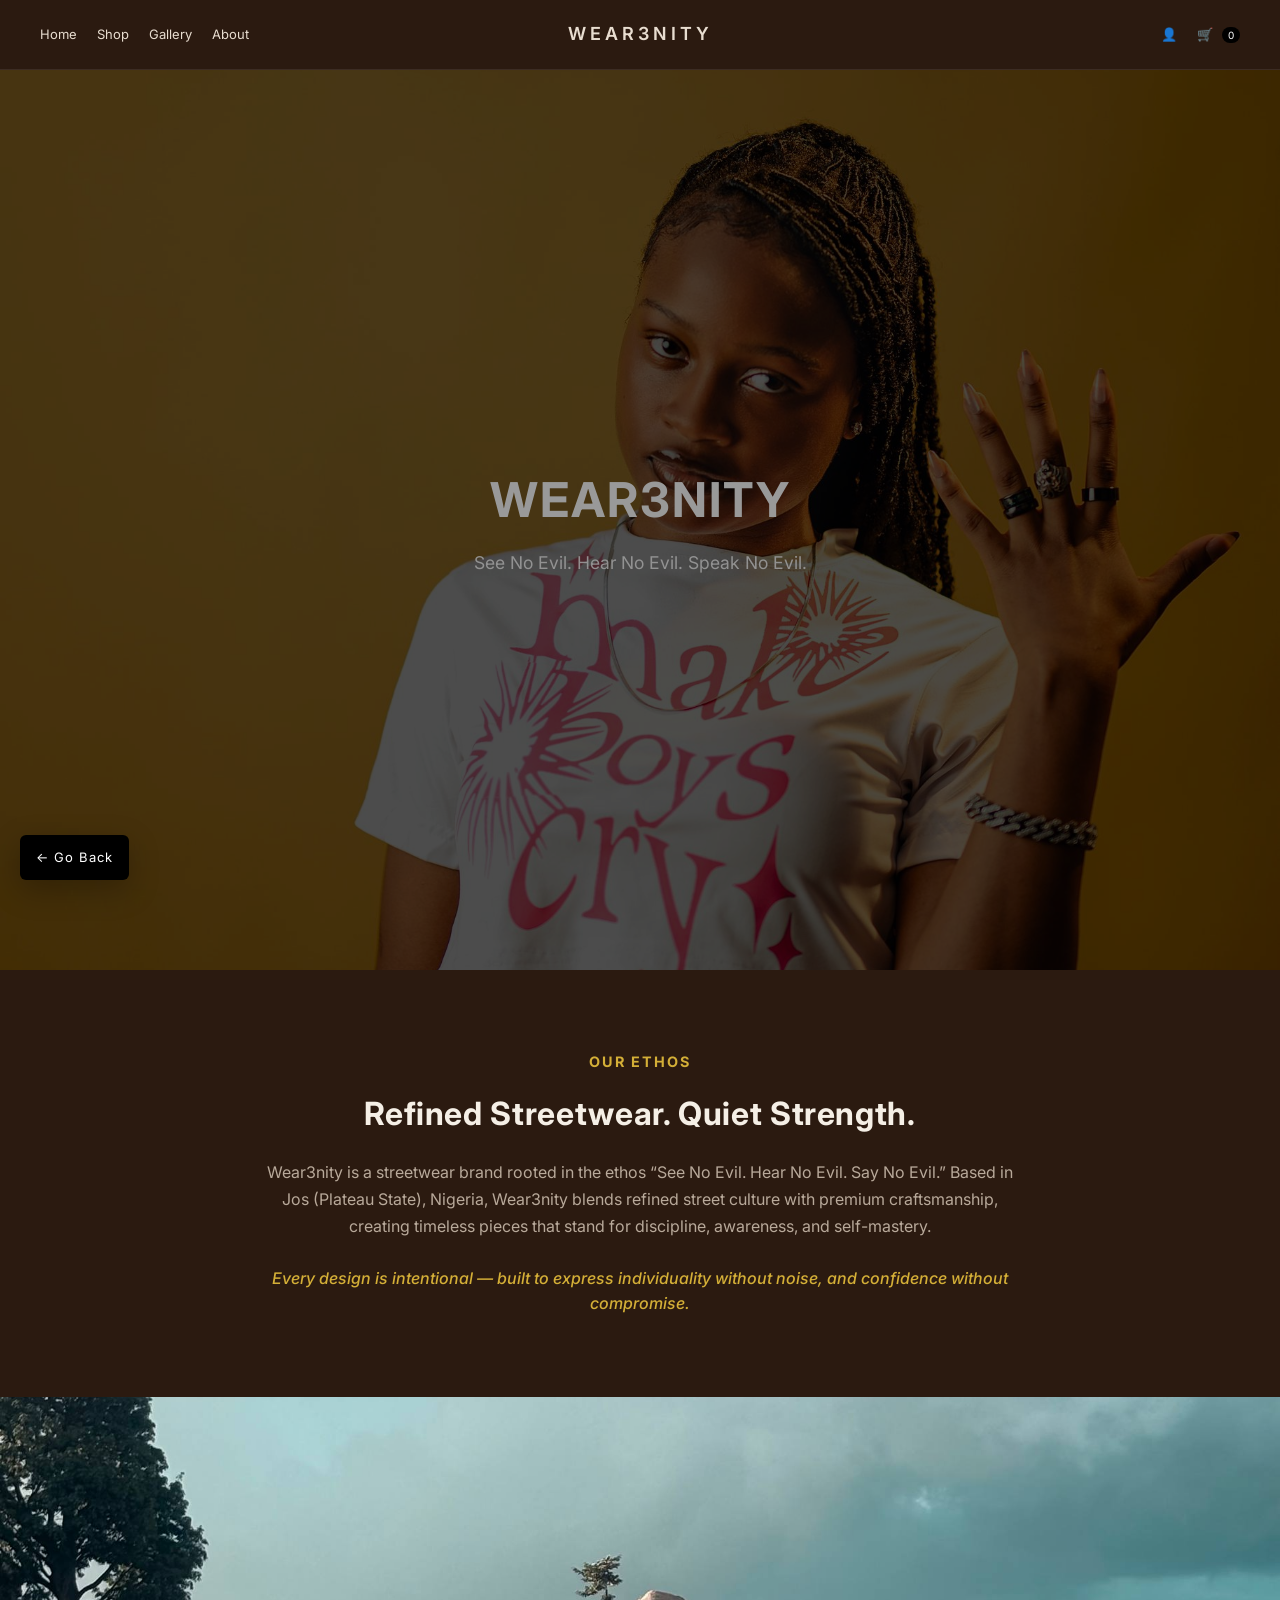
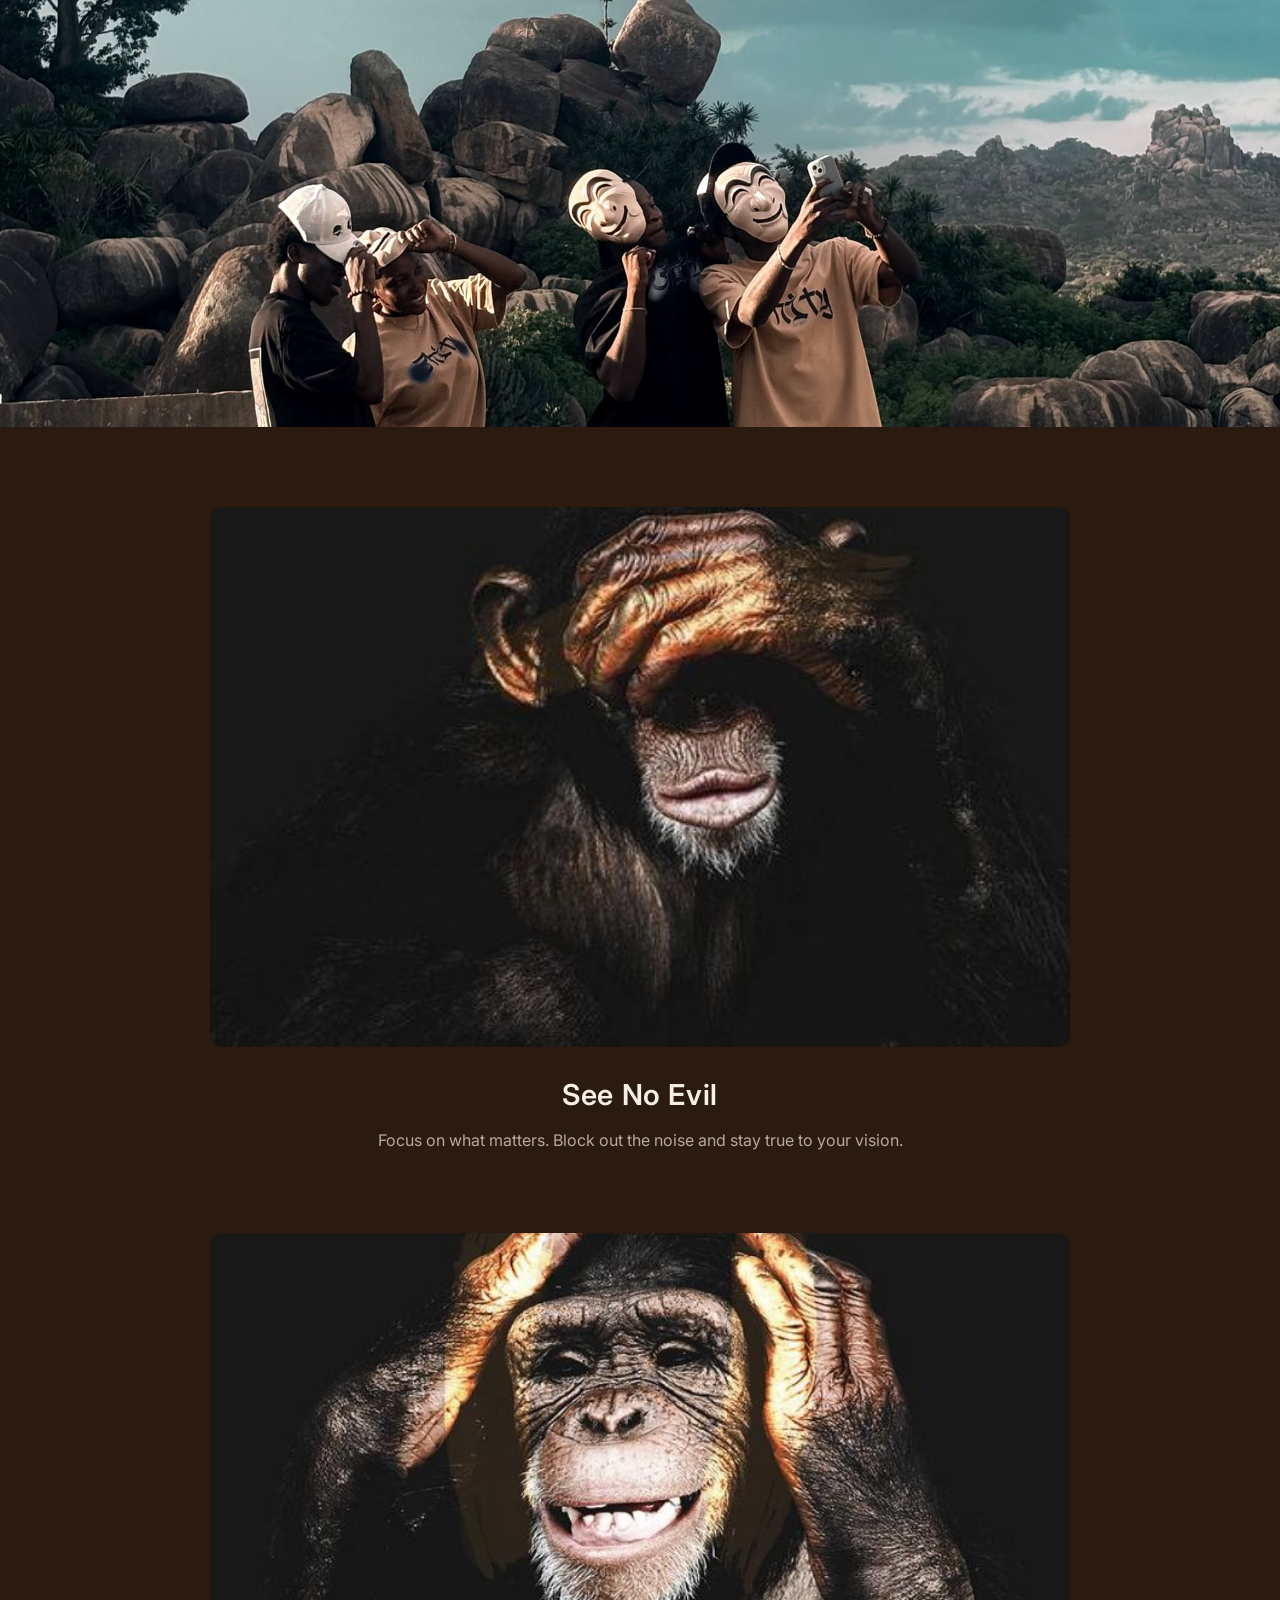
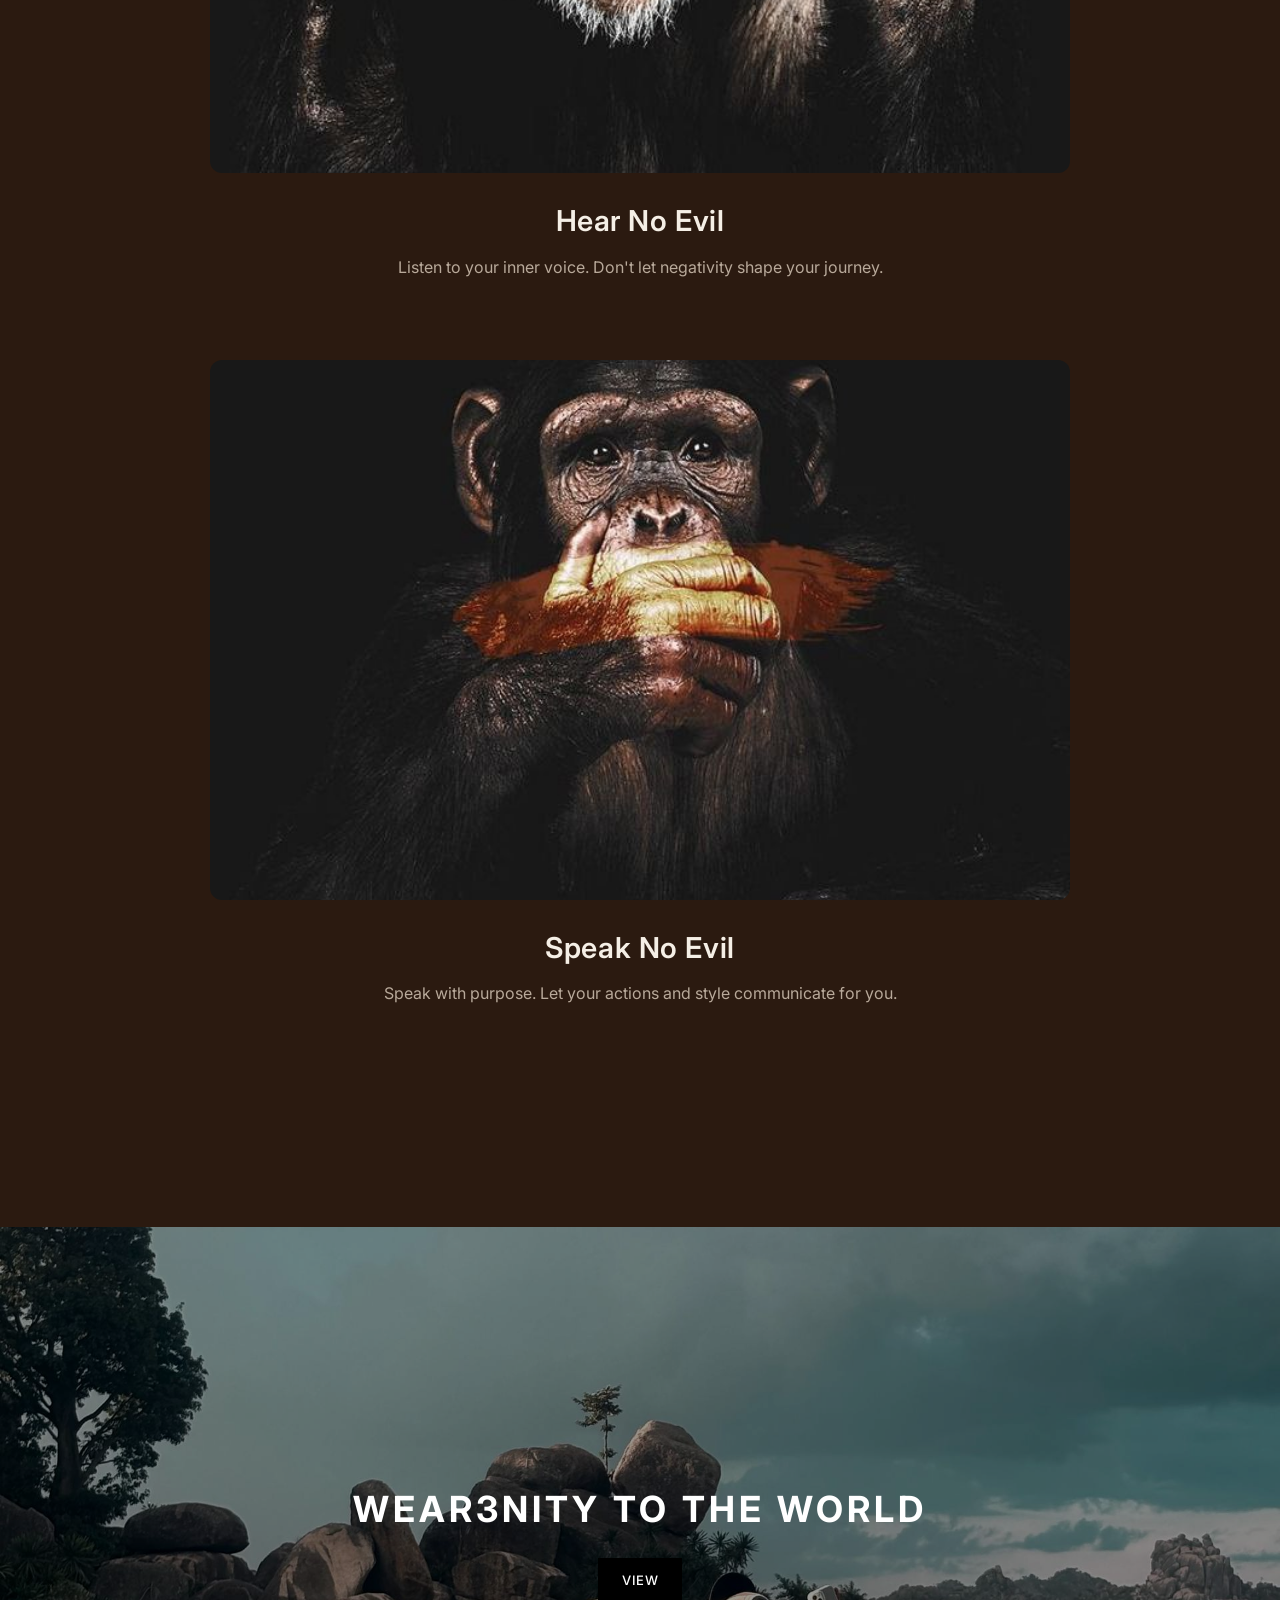
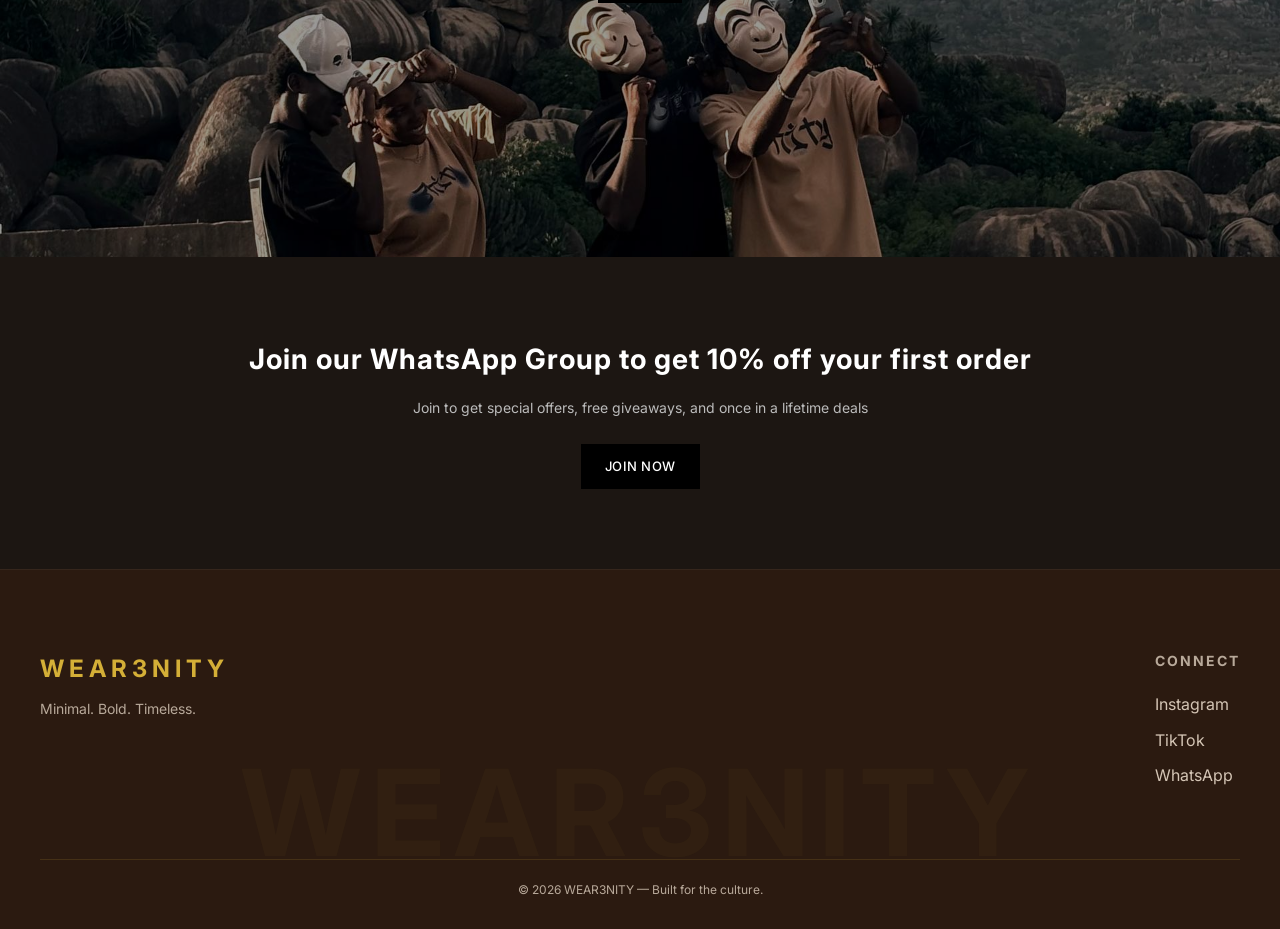
==== commit dc50c557: "better interface" ====
--- a/about.html
+++ b/about.html
@@ -59,8 +59,8 @@
   <!-- image slide -->
   <section class="hero">
     <div class="hero-slider">
-      <img src="assets/images/4.jpg" alt="" class="slide active" />
-      <img src="assets/images/retji2.jpg" alt="" class="slide" />
+      <img src="assets/images/retji2.jpg" alt="" class="slide active" />
+      <img src="assets/images/4.jpg" alt="" class="slide" />
       <img src="assets/images/cry2.jpg" alt="" class="slide" />
       <img src="assets/images/zero-fuga2.jpg" alt="" class="slide" />
       <div class="hero-overlay">
